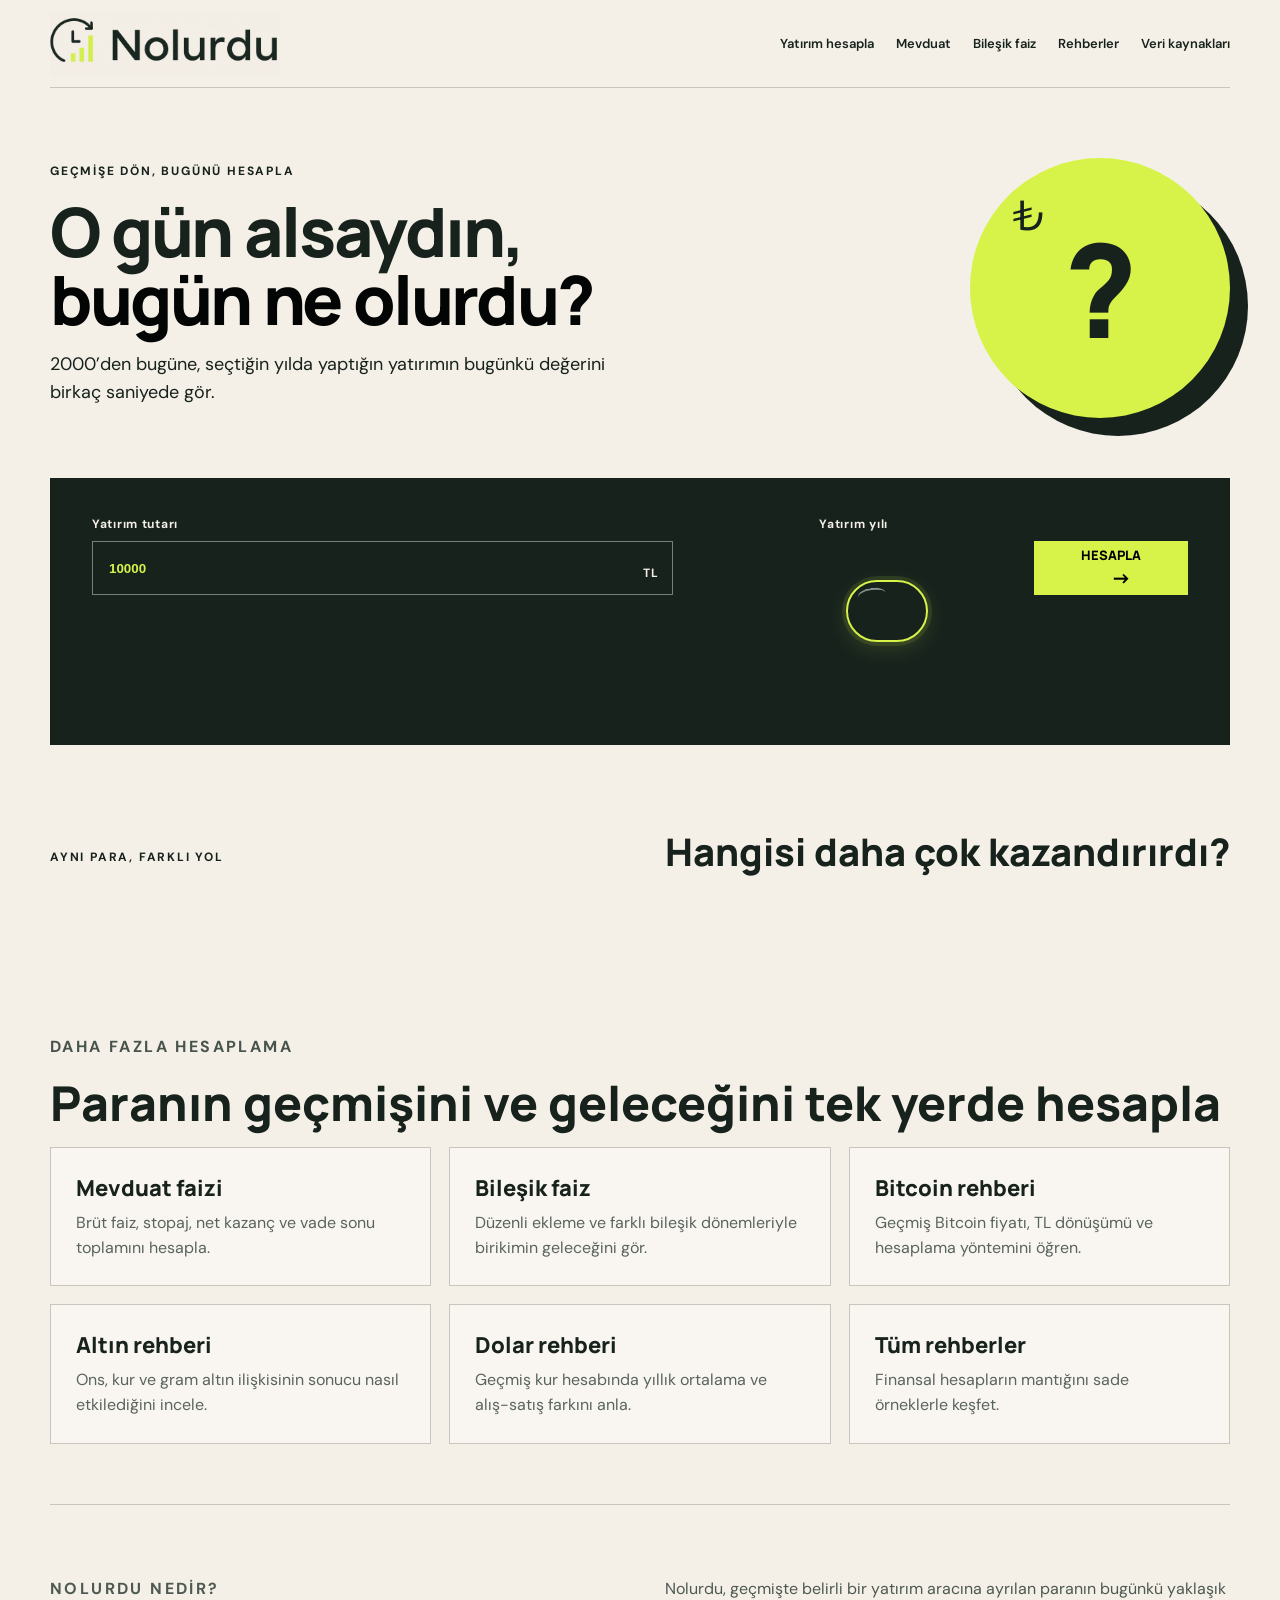
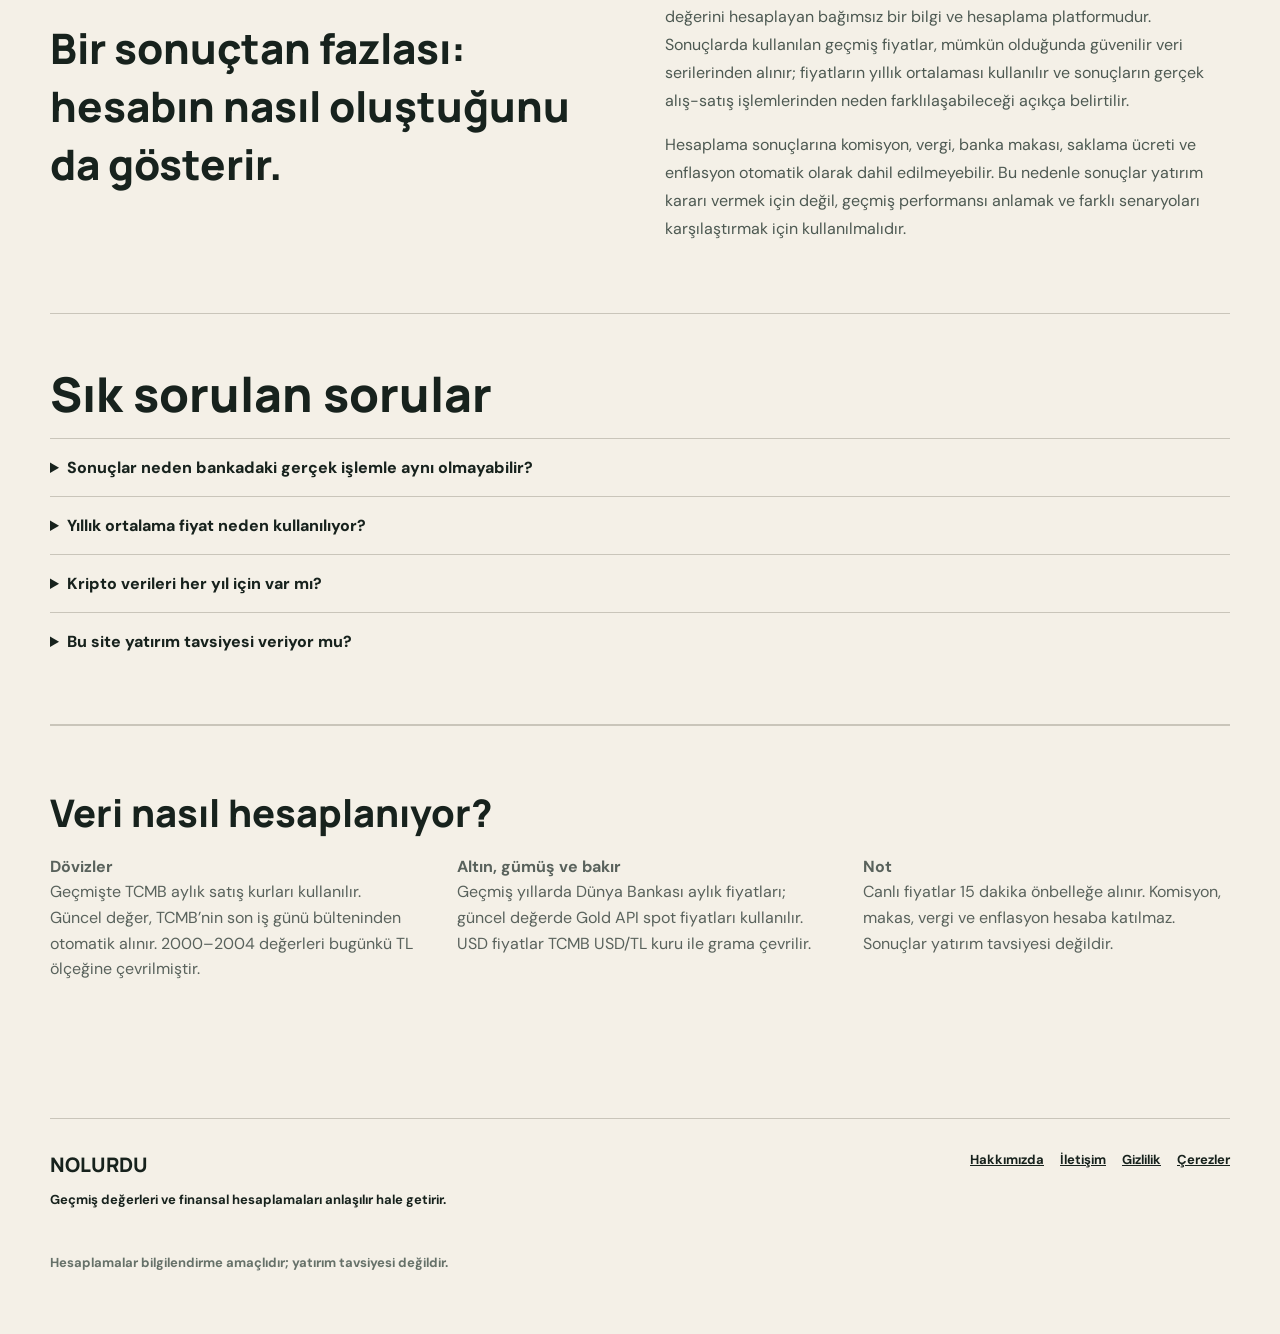
==== index.html @ 8c6ffe46 "Add files via upload" ====
<!doctype html>
<html lang="tr">
<head>
  <meta charset="utf-8">
  <meta name="viewport" content="width=device-width,initial-scale=1">
  <title>Nolurdu | Geçmiş Yatırım, Mevduat ve Faiz Hesaplama</title>
  <meta name="description" content="Nolurdu ile geçmişte altın, döviz, kripto veya emtiaya yatırdığınız paranın bugünkü değerini hesaplayın; mevduat ve bileşik faiz araçlarını kullanın.">
  <link rel="canonical" href="https://nolurdu.com/">
  <meta name="google-adsense-account" content="ca-pub-4356889649027410">
  <script async src="https://pagead2.googlesyndication.com/pagead/js/adsbygoogle.js?client=ca-pub-4356889649027410" crossorigin="anonymous"></script>
  <script type="application/ld+json">{"@context":"https://schema.org","@type":"WebSite","name":"Nolurdu","alternateName":["Nolurdu.com","N'olurdu"],"url":"https://nolurdu.com/"}</script>
  <link rel="preconnect" href="https://fonts.googleapis.com">
  <link rel="preconnect" href="https://fonts.gstatic.com" crossorigin>
  <link href="https://fonts.googleapis.com/css2?family=DM+Sans:wght@400;500;600;700&family=Manrope:wght@700;800&display=swap" rel="stylesheet">
  <link rel="stylesheet" href="style.css">
  <link rel="stylesheet" href="year-picker.css">
  <link rel="stylesheet" href="layout-fix.css">
  <link rel="stylesheet" href="pages.css">
</head>
<body>
  <header>
    <a class="brand-logo" href="#" aria-label="Nolurdu ana sayfa"><img src="nolurdu-logo.png" alt="Nolurdu"></a>
    <nav class="site-nav" aria-label="Ana menü">
  <a href="/index.html#hesapla">Yatırım hesapla</a>
  <a href="/mevduat-faizi-hesaplama.html">Mevduat</a>
  <a href="/bilesik-faiz-hesaplama.html">Bileşik faiz</a>
  <a href="/rehberler.html">Rehberler</a>
  <a href="/veri-kaynaklari.html">Veri kaynakları</a>
</nav>
  </header>
  <main>
    <section class="hero">
      <div>
        <p class="eyebrow">GEÇMİŞE DÖN, BUGÜNÜ HESAPLA</p>
        <h1>O gün alsaydın,<br><em>bugün ne olurdu?</em></h1>
        <p class="intro">2000’den bugüne, seçtiğin yılda yaptığın yatırımın bugünkü değerini birkaç saniyede gör.</p>
      </div>
      <div class="orb"><span>₺</span><b>?</b></div>
    </section>
    <section id="hesapla" class="calculator">
      <div class="controls">
        <label>Yatırım tutarı <div class="money"><input id="amount" type="number" min="1" value="10000"><span>TL</span></div></label>
        <label>Yatırım yılı <div class="year-picker"><div id="yearRail" aria-label="Yatırım yılı"></div></div></label>
        <button id="calc">HESAPLA <span>→</span></button>
      </div>
      <div class="chips" id="chips"></div>
    </section>
    <section class="result" id="result">
      <div class="result-top"><div><p id="sentence"></p><h2 id="value"></h2><p id="valueWords" class="value-words"></p><p id="gain"></p></div><div class="return"><small>TOPLAM GETİRİ</small><strong id="return"></strong></div></div>
      <div class="bar"><span id="bar"></span></div>
      <div class="details"><div><small>ALINAN MİKTAR</small><b id="quantity"></b></div><div><small>O GÜNKÜ BİRİM FİYAT</small><b id="startPrice"></b></div><div><small>SON BİRİM FİYAT</small><b id="endPrice"></b></div></div>
    </section>
    <section class="compare"><div><p class="eyebrow">AYNI PARA, FARKLI YOL</p><h2>Hangisi daha çok kazandırırdı?</h2></div><div id="ranking"></div></section>

    <section class="home-tools content-section">
      <p class="eyebrow">DAHA FAZLA HESAPLAMA</p><h2>Paranın geçmişini ve geleceğini tek yerde hesapla</h2>
      <div class="cards">
        <a class="card" href="/mevduat-faizi-hesaplama.html"><b>Mevduat faizi</b><span>Brüt faiz, stopaj, net kazanç ve vade sonu toplamını hesapla.</span></a>
        <a class="card" href="/bilesik-faiz-hesaplama.html"><b>Bileşik faiz</b><span>Düzenli ekleme ve farklı bileşik dönemleriyle birikimin geleceğini gör.</span></a>
        <a class="card" href="/bitcoin-yatirim-hesaplama.html"><b>Bitcoin rehberi</b><span>Geçmiş Bitcoin fiyatı, TL dönüşümü ve hesaplama yöntemini öğren.</span></a>
        <a class="card" href="/altin-yatirim-hesaplama.html"><b>Altın rehberi</b><span>Ons, kur ve gram altın ilişkisinin sonucu nasıl etkilediğini incele.</span></a>
        <a class="card" href="/dolar-yatirim-hesaplama.html"><b>Dolar rehberi</b><span>Geçmiş kur hesabında yıllık ortalama ve alış-satış farkını anla.</span></a>
        <a class="card" href="/rehberler.html"><b>Tüm rehberler</b><span>Finansal hesapların mantığını sade örneklerle keşfet.</span></a>
      </div>
    </section>
    <section class="content-section home-intro"><div><p class="eyebrow">NOLURDU NEDİR?</p><h2>Bir sonuçtan fazlası: hesabın nasıl oluştuğunu da gösterir.</h2></div><div><p>Nolurdu, geçmişte belirli bir yatırım aracına ayrılan paranın bugünkü yaklaşık değerini hesaplayan bağımsız bir bilgi ve hesaplama platformudur. Sonuçlarda kullanılan geçmiş fiyatlar, mümkün olduğunda güvenilir veri serilerinden alınır; fiyatların yıllık ortalaması kullanılır ve sonuçların gerçek alış-satış işlemlerinden neden farklılaşabileceği açıkça belirtilir.</p><p>Hesaplama sonuçlarına komisyon, vergi, banka makası, saklama ücreti ve enflasyon otomatik olarak dahil edilmeyebilir. Bu nedenle sonuçlar yatırım kararı vermek için değil, geçmiş performansı anlamak ve farklı senaryoları karşılaştırmak için kullanılmalıdır.</p></div></section>
    <section class="content-section faq"><h2>Sık sorulan sorular</h2>
      <details><summary>Sonuçlar neden bankadaki gerçek işlemle aynı olmayabilir?</summary><p>Bankalar ve aracı kurumlar alış-satış makası, komisyon, vergi ve ürün bazlı ücret uygulayabilir. Nolurdu bu masrafları genel hesaplamaya eklemez.</p></details>
      <details><summary>Yıllık ortalama fiyat neden kullanılıyor?</summary><p>Yalnızca yıl seçildiğinde tek bir günü varsaymak yanıltıcı olabilir. Yıl içindeki mevcut aylık fiyatların ortalaması daha dengeli bir karşılaştırma sunar.</p></details>
      <details><summary>Kripto verileri her yıl için var mı?</summary><p>Hayır. Her kripto varlık için güvenilir fiyat serisinin başladığı tarih farklıdır. Sistem mümkün olmayan yılları seçtiğinizde başlangıç yılına yönlendirir.</p></details>
      <details><summary>Bu site yatırım tavsiyesi veriyor mu?</summary><p>Hayır. Tüm hesaplamalar eğitim ve bilgilendirme amaçlıdır. Geçmiş performans gelecekteki sonucu garanti etmez.</p></details>
    </section>
    <section id="kaynaklar" class="sources"><h2>Veri nasıl hesaplanıyor?</h2><div><p><b>Dövizler</b><br>Geçmişte TCMB aylık satış kurları kullanılır. Güncel değer, TCMB’nin son iş günü bülteninden otomatik alınır. 2000–2004 değerleri bugünkü TL ölçeğine çevrilmiştir.</p><p><b>Altın, gümüş ve bakır</b><br>Geçmiş yıllarda Dünya Bankası aylık fiyatları; güncel değerde Gold API spot fiyatları kullanılır. USD fiyatlar TCMB USD/TL kuru ile grama çevrilir.</p><p><b>Not</b><br>Canlı fiyatlar 15 dakika önbelleğe alınır. Komisyon, makas, vergi ve enflasyon hesaba katılmaz. Sonuçlar yatırım tavsiyesi değildir.</p></div></section>
  </main>
  <footer class="site-footer">
  <div><a class="footer-brand" href="/">NOLURDU</a><p>Geçmiş değerleri ve finansal hesaplamaları anlaşılır hale getirir.</p></div>
  <div class="footer-links"><a href="/hakkimizda.html">Hakkımızda</a><a href="/iletisim.html">İletişim</a><a href="/gizlilik-politikasi.html">Gizlilik</a><a href="/cerez-politikasi.html">Çerezler</a></div>
  <p class="footer-note">Hesaplamalar bilgilendirme amaçlıdır; yatırım tavsiyesi değildir.</p>
</footer>
  <script src="data.js"></script><script src="crypto-data.js"></script><script src="app.js"></script>
</body>
</html>
---- style.css ----
:root {
    --ink: #17221d;
    --cream: #f4f0e7;
    --lime: #d7f34a;
    --green: #020504;
    --line: #c9c5ba;
    --orange: #ff6b35
}

* {
    box-sizing: border-box
}

html {
    scroll-behavior: smooth
}

body {
    margin: 0;
    background: var(--cream);
    color: var(--ink);
    font-family: 'DM Sans', sans-serif
}

header,
main,
footer {
    max-width: 1180px;
    margin: auto
}

header {
    height: 88px;
    display: flex;
    align-items: center;
    justify-content: space-between;
    border-bottom: 1px solid var(--line)
}

.brand {
    font: 800 19px Manrope;
    color: inherit;
    text-decoration: none
}

.brand span {
    background: var(--ink);
    color: var(--cream);
    padding: 5px 8px;
    margin-left: 4px
}

nav {
    display: flex;
    gap: 30px
}

nav a {
    color: inherit;
    text-decoration: none;
    font-weight: 600;
    font-size: 14px
}

.hero {
    min-height: 460px;
    display: grid;
    grid-template-columns: 1.3fr .7fr;
    align-items: center;
    padding: 70px 0 50px
}

.eyebrow {
    font-weight: 700;
    font-size: 12px;
    letter-spacing: .15em
}

.hero h1 {
    font: 800 clamp(54px, 7vw, 94px)/.94 Manrope;
    margin: 20px 0
}

.hero h1 em {
    font-style: normal;
    color: var(--green)
}

.intro {
    font-size: 18px;
    max-width: 570px;
    line-height: 1.55
}

.orb {
    justify-self: end;
    width: 260px;
    height: 260px;
    border-radius: 50%;
    background: var(--lime);
    display: grid;
    place-items: center;
    position: relative;
    box-shadow: 18px 18px 0 var(--ink)
}

.orb b {
    font: 800 130px Manrope
}

.orb span {
    position: absolute;
    top: 30px;
    left: 42px;
    font-size: 42px
}

.calculator {
    background: var(--ink);
    color: var(--cream);
    padding: 34px
}

.controls {
    display: grid;
    grid-template-columns: 1fr 1fr auto;
    gap: 22px;
    align-items: end
}

label {
    font-size: 12px;
    font-weight: 700;
    letter-spacing: .06em
}

input {
    width: 100%;
    margin-top: 9px;
    padding: 14px 16px;
    border: 1px solid #748078;
    background: transparent;
    color: var(--cream);
    font: 600 18px inherit;
    border-radius: 0;
    color-scheme: dark
}

.money {
    position: relative
}

.money span {
    position: absolute;
    right: 15px;
    bottom: 14px;
    font-weight: 700
}

.money input {
    padding-right: 48px
}

button {
    height: 52px;
    background: var(--lime);
    border: 0;
    padding: 0 26px;
    font: 800 13px Manrope;
    cursor: pointer
}

button span {
    font-size: 20px;
    margin-left: 20px
}

.chips {
    display: flex;
    gap: 8px;
    flex-wrap: wrap;
    margin-top: 26px
}

.chip {
    height: 36px;
    border: 1px solid #5b665f;
    background: transparent;
    color: var(--cream);
    padding: 0 14px
}

.chip.active {
    background: var(--cream);
    color: var(--ink)
}

.result {
    background: #fff;
    padding: 42px;
    display: none
}

.result.show {
    display: block
}

.result-top {
    display: flex;
    justify-content: space-between;
    gap: 30px;
    align-items: center
}

.result p {
    margin: 3px 0;
    color: #687069
}

.result h2 {
    font: 800 clamp(40px, 6vw, 72px) Manrope;
    margin: 6px 0
}

.result #gain {
    color: var(--green);
    font-weight: 700
}

.return {
    background: var(--lime);
    padding: 24px 30px;
    min-width: 190px;
    text-align: center
}

.return small,
.details small {
    display: block;
    font-size: 10px;
    letter-spacing: .1em;
    font-weight: 700
}

.return strong {
    font: 800 34px Manrope
}

.bar {
    height: 12px;
    background: #e2e0da;
    margin: 30px 0
}

.bar span {
    display: block;
    height: 100%;
    background: var(--green);
    max-width: 100%
}

.details {
    display: grid;
    grid-template-columns: repeat(3, 1fr);
    gap: 20px;
    border-top: 1px solid #ddd;
    padding-top: 25px
}

.details b {
    display: block;
    font-size: 18px;
    margin-top: 7px
}

.compare {
    padding: 80px 0
}

.compare>div:first-child {
    display: flex;
    justify-content: space-between;
    align-items: end
}

.compare h2,
.sources h2 {
    font: 800 38px Manrope;
    margin: 0
}

.rank {
    display: grid;
    grid-template-columns: 35px 1fr 2fr 140px;
    gap: 18px;
    align-items: center;
    border-bottom: 1px solid var(--line);
    padding: 18px 0
}

.track {
    height: 9px;
    background: #ddd
}

.track i {
    display: block;
    height: 100%;
    background: var(--green)
}

.rank strong {
    text-align: right
}

.sources {
    border-top: 1px solid var(--line);
    padding: 60px 0
}

.sources>div {
    display: grid;
    grid-template-columns: repeat(3, 1fr);
    gap: 40px
}

.sources p {
    line-height: 1.6;
    color: #59625c
}

footer {
    border-top: 1px solid var(--line);
    padding: 28px 0 50px;
    display: flex;
    justify-content: space-between;
    font-size: 12px;
    font-weight: 700
}

@media(max-width:760px) {

    header,
    main,
    footer {
        width: calc(100% - 36px)
    }

    nav {
        display: none
    }

    .hero {
        grid-template-columns: 1fr;
        min-height: auto;
        padding: 55px 0
    }

    .orb {
        display: none
    }

    .controls {
        grid-template-columns: 1fr
    }

    .calculator {
        padding: 24px;
        margin-left: -18px;
        margin-right: -18px
    }

    .result {
        padding: 28px 20px;
        margin-left: -18px;
        margin-right: -18px
    }

    .result-top {
        align-items: stretch;
        flex-direction: column
    }

    .return {
        text-align: left
    }

    .details,
    .sources>div {
        grid-template-columns: 1fr
    }

    .compare>div:first-child {
        display: block
    }

    .compare h2 {
        font-size: 30px
    }

    .rank {
        grid-template-columns: 28px 1fr 100px
    }

    .track {
        display: none
    }
}
---- year-picker.css ----
.controls>label:nth-child(2){justify-self:center;text-align:center}
.year-picker{position:relative;margin-top:9px;width:210px;max-width:100%;height:138px;display:flex;align-items:center;justify-content:center;gap:8px;overflow:hidden}
.year-picker:before{content:"";position:absolute;z-index:3;pointer-events:none;left:calc(50% - 8px);top:39px;width:78px;height:58px;border:2px solid #d7f34a;border-radius:999px;box-shadow:0 0 0 4px rgba(215,243,74,.1),0 7px 22px rgba(215,243,74,.14)}
.year-picker:after{content:"";position:absolute;z-index:4;pointer-events:none;left:calc(50% + 4px);top:47px;width:28px;height:12px;border-top:2px solid rgba(255,255,255,.5);border-radius:50%;transform:rotate(-8deg)}
.year-arrow{position:absolute;z-index:5;left:calc(50% + 72px);width:25px;height:25px;padding:0;border:0;background:transparent;color:#d7f34a;font:800 13px/1 Manrope,sans-serif;opacity:.85;transition:opacity 100ms ease,transform 100ms ease}.year-arrow:hover{background:transparent;opacity:1;transform:scale(1.16)}.year-up{top:43px}.year-down{top:72px}
.year-prefix{font:800 46px/1 Manrope,sans-serif;color:#f4f0e7;letter-spacing:-2px}
.year-picker>div{width:82px;height:138px;padding-block:42px;overflow-x:hidden;overflow-y:auto;scroll-snap-type:y mandatory;scrollbar-width:none;overscroll-behavior:contain;touch-action:pan-y}
.year-picker>div::-webkit-scrollbar{display:none}
.year-box{--scale:.68;display:block;width:76px;height:54px;margin:0 auto;border:0;border-radius:0;background:transparent;color:#f4f0e7;padding:0;font:800 46px/1 Manrope,sans-serif;letter-spacing:-2px;scroll-snap-align:center;transform:scale(var(--scale));transition:transform 120ms ease,opacity 120ms ease,color 140ms ease;opacity:var(--opacity,.28);cursor:pointer}
.year-box:hover{background:transparent;color:#d7f34a}
.year-box.active{background:transparent;color:#d7f34a;box-shadow:none;opacity:1;position:relative;z-index:2;transform:scale(1.14)!important;text-shadow:0 2px 0 rgba(23,34,29,.35),0 0 12px rgba(215,243,74,.38)}
@media(max-width:760px){.controls>label:nth-child(2){justify-self:start;text-align:left}.year-picker{width:210px}}
@media(prefers-reduced-motion:reduce){.year-box{transition:none}}
---- layout-fix.css ----
html,body{max-width:100%;overflow-x:hidden}
.brand-logo{display:block;width:230px;height:64px;overflow:hidden;position:relative}.brand-logo img{position:absolute;width:390px;max-width:none;left:-80px;top:-34px}.hero{min-height:390px;padding:54px 0 44px}.hero h1{font-size:clamp(42px,5.4vw,68px);line-height:1;letter-spacing:-.035em;margin:18px 0}.hero h1 em{color:var(--green)}
.calculator,.controls{max-width:100%}
.calculator{padding:38px 42px}
.controls{grid-template-columns:minmax(300px,1.45fr) minmax(220px,.75fr) 154px;gap:30px;align-items:start}
.controls>label{min-width:0}
.controls>label:first-child input{height:54px}
.money input{color:var(--lime);font-weight:800}
.minimum-wage-note{display:block;margin-top:8px;color:var(--lime);font-size:9.5px;font-weight:600;line-height:1.45;letter-spacing:0;opacity:.82}
.result .value-words{max-width:720px;margin:0 0 9px;color:var(--ink);font-size:12px;font-weight:700;line-height:1.45;text-transform:capitalize}
.controls>button{width:154px;height:54px;margin-top:25px}
.chips{display:grid;grid-template-columns:repeat(8,minmax(0,1fr));gap:10px;margin-top:28px}
.chip{width:100%;min-width:0;height:40px;padding:0 8px;white-space:nowrap;font-size:12px}
.crypto-picker{display:grid;grid-template-columns:34px minmax(0,1fr) 34px;align-items:center;gap:8px;margin-top:16px;padding:12px;border:1px solid #526159;background:rgba(244,240,231,.035)}.crypto-picker[hidden]{display:none}.crypto-nav{width:34px;height:42px;padding:0;border:1px solid #647269;background:transparent;color:var(--lime);font:800 28px/1 Manrope}.crypto-nav:hover{background:rgba(215,243,74,.09)}.crypto-rail{display:flex;gap:8px;min-width:0;overflow-x:auto;scrollbar-width:none;scroll-snap-type:x mandatory}.crypto-rail::-webkit-scrollbar{display:none}.crypto-option{flex:1 0 120px;height:48px;padding:0 12px;border:1px solid #5b665f;border-radius:999px;background:transparent;color:var(--cream);scroll-snap-align:center;display:flex;align-items:center;justify-content:center;gap:7px}.crypto-option b{font:800 13px Manrope}.crypto-option span{font-size:11px;opacity:.72}.crypto-option.active{background:var(--lime);border-color:var(--lime);color:var(--ink);box-shadow:0 0 0 3px rgba(215,243,74,.1)}.crypto-option.active span{opacity:1}.crypto-warning{display:none;grid-column:1/-1;margin-top:2px;color:var(--lime);font-size:10px;line-height:1.4;text-align:center}.crypto-warning.show{display:block}
@media(max-width:900px){.controls{grid-template-columns:minmax(260px,1fr) 210px}.controls>button{grid-column:1/-1;width:100%;margin-top:0}.chips{grid-template-columns:repeat(4,minmax(0,1fr))}}
@media(max-width:760px){html,body{width:100%;max-width:100%;margin:0;overflow-x:clip}header,main,footer{width:100%;max-width:100%;padding-left:18px;padding-right:18px}header{height:72px}.brand-logo{width:190px;height:56px}.brand-logo img{width:330px;left:-70px;top:-30px}.hero{min-height:auto;padding:26px 0 22px}.hero .eyebrow{margin:0 0 10px}.hero h1{font-size:clamp(36px,11vw,50px);margin:10px 0 14px}.hero .intro{margin:0;font-size:16px}.calculator{display:flex;flex-direction:column;gap:18px;width:calc(100% + 36px);max-width:none;margin-left:-18px;margin-right:-18px;padding:26px 24px}.controls{display:contents}.controls>label:first-child{order:1}.controls>label:nth-child(2){order:2}.chips{order:3;grid-template-columns:repeat(2,minmax(0,1fr));gap:8px;margin:0}.controls>button{order:4;grid-column:auto;width:100%;margin:0}.chip:last-child{grid-column:1/-1}.result{width:calc(100% + 36px);max-width:none;margin-left:-18px;margin-right:-18px}footer{padding-top:24px}}
@media(max-width:760px){.controls>label:nth-child(2){width:100%;justify-self:stretch;text-align:center;font-size:0}.controls>label:nth-child(2)::before{content:"Yatırım yılı seçiniz";display:block;color:var(--cream);font-size:12px;font-weight:700;letter-spacing:.06em;text-align:center}.controls>label:nth-child(2) .year-picker{margin-left:auto;margin-right:auto}}
@media(max-width:760px){header{justify-content:center}.brand-logo{margin:0 auto}.hero{text-align:center}.hero .intro{margin-left:auto;margin-right:auto}.calculator{width:100%;margin-left:0;margin-right:0;padding:26px 20px}.controls>label:first-child{width:100%;text-align:center}.money{text-align:left}.chips{width:100%}.controls>button{width:100%}.result{width:100%;margin-left:0;margin-right:0;text-align:center}.result-top{text-align:center}.return{text-align:center}.compare>div:first-child,.sources{text-align:center}.sources>div p{text-align:center}footer{flex-direction:column;align-items:center;justify-content:center;gap:8px;text-align:center}}
@media(max-width:760px){.minimum-wage-note{text-align:center;margin-top:9px}}
@media(max-width:760px){.crypto-picker{order:3;width:100%;margin:0;padding:10px 8px;grid-template-columns:30px minmax(0,1fr) 30px}.crypto-nav{width:30px;height:44px}.crypto-option{flex-basis:112px}.crypto-option span{display:none}}
---- pages.css ----
.content-main{max-width:1180px;margin:auto}.site-header{max-width:1180px;margin:auto}.site-nav{display:flex;gap:22px;align-items:center}.site-nav a{font-size:13px}.page-hero{padding:72px 0 42px;border-bottom:1px solid var(--line)}.page-hero h1{font:800 clamp(42px,6vw,76px)/1 Manrope;margin:14px 0 18px;max-width:980px;letter-spacing:-.035em}.page-hero p{max-width:760px;font-size:18px;line-height:1.65;color:#526059}.breadcrumb{font-size:12px;font-weight:700;letter-spacing:.06em}.breadcrumb a{color:inherit}.tool-shell{margin:44px 0;background:var(--ink);color:var(--cream);padding:34px}.tool-grid{display:grid;grid-template-columns:repeat(2,minmax(0,1fr));gap:18px}.tool-grid label{display:block}.tool-grid input,.tool-grid select{width:100%;margin-top:8px;padding:14px;border:1px solid #748078;background:transparent;color:var(--cream);font:600 17px 'DM Sans';color-scheme:dark}.tool-grid select option{color:#111}.tool-action{margin-top:20px;width:100%}.tool-result{display:none;margin-top:24px;padding:26px;background:#fff;color:var(--ink)}.tool-result.show{display:block}.result-grid{display:grid;grid-template-columns:repeat(4,1fr);gap:14px}.metric{padding:18px;border:1px solid #ddd}.metric small{display:block;font-size:10px;font-weight:700;letter-spacing:.09em}.metric strong{display:block;margin-top:8px;font:800 22px Manrope}.spoken{color:#6a791b;font-weight:700;line-height:1.45}.content-section{padding:54px 0;border-bottom:1px solid var(--line)}.content-section h2{font:800 clamp(30px,4vw,48px)/1.08 Manrope;margin:0 0 18px}.content-section h3{font:800 24px Manrope;margin:32px 0 10px}.content-section p,.content-section li{font-size:16px;line-height:1.75;color:#47534c}.content-section ul{padding-left:20px}.cards{display:grid;grid-template-columns:repeat(3,1fr);gap:18px}.card{display:block;padding:25px;border:1px solid var(--line);color:inherit;text-decoration:none;background:rgba(255,255,255,.4);transition:transform .15s ease,background .15s ease}.card:hover{transform:translateY(-3px);background:#fff}.card b{display:block;font:800 22px Manrope;margin-bottom:8px}.card span{color:#59645e;line-height:1.55}.faq details{border-top:1px solid var(--line);padding:18px 0}.faq summary{cursor:pointer;font-weight:800}.faq p{margin-bottom:0}.notice{padding:18px 20px;border-left:5px solid var(--lime);background:#fff;line-height:1.65}.table-wrap{overflow:auto}.simple-table{width:100%;border-collapse:collapse}.simple-table th,.simple-table td{padding:13px;border-bottom:1px solid var(--line);text-align:left}.site-footer{max-width:1180px;margin:60px auto 0;border-top:1px solid var(--line);padding:32px 0 50px;display:grid;grid-template-columns:1.3fr 1fr;gap:20px;font-size:13px}.footer-brand{font:800 20px Manrope;color:inherit;text-decoration:none}.footer-links{display:flex;gap:16px;justify-content:flex-end;flex-wrap:wrap}.footer-links a{color:inherit}.footer-note{grid-column:1/-1;color:#667169}.home-tools{padding:60px 0}.home-intro{display:grid;grid-template-columns:1fr 1fr;gap:50px}.home-intro h2{font:800 42px Manrope;margin:0}.home-intro p{line-height:1.75;color:#4d5952}.article-list{display:grid;grid-template-columns:repeat(2,1fr);gap:18px}.article-item{padding:24px;border:1px solid var(--line)}.article-item a{color:inherit;text-decoration:none;font:800 21px Manrope}.article-item p{margin-bottom:0;color:#59645e;line-height:1.6}@media(max-width:900px){.site-nav{gap:12px}.site-nav a{font-size:12px}.cards{grid-template-columns:repeat(2,1fr)}.result-grid{grid-template-columns:repeat(2,1fr)}}@media(max-width:760px){.site-header,.content-main,.site-footer{width:calc(100% - 36px)}.site-header{justify-content:center}.site-nav{display:none}.page-hero{padding:42px 0 28px;text-align:center}.page-hero p{margin-left:auto;margin-right:auto}.tool-shell{margin-left:-18px;margin-right:-18px;padding:24px 20px}.tool-grid,.cards,.home-intro,.article-list{grid-template-columns:1fr}.result-grid{grid-template-columns:1fr}.content-section{text-align:left}.site-footer{grid-template-columns:1fr;text-align:center}.footer-links{justify-content:center}.footer-note{grid-column:auto}}
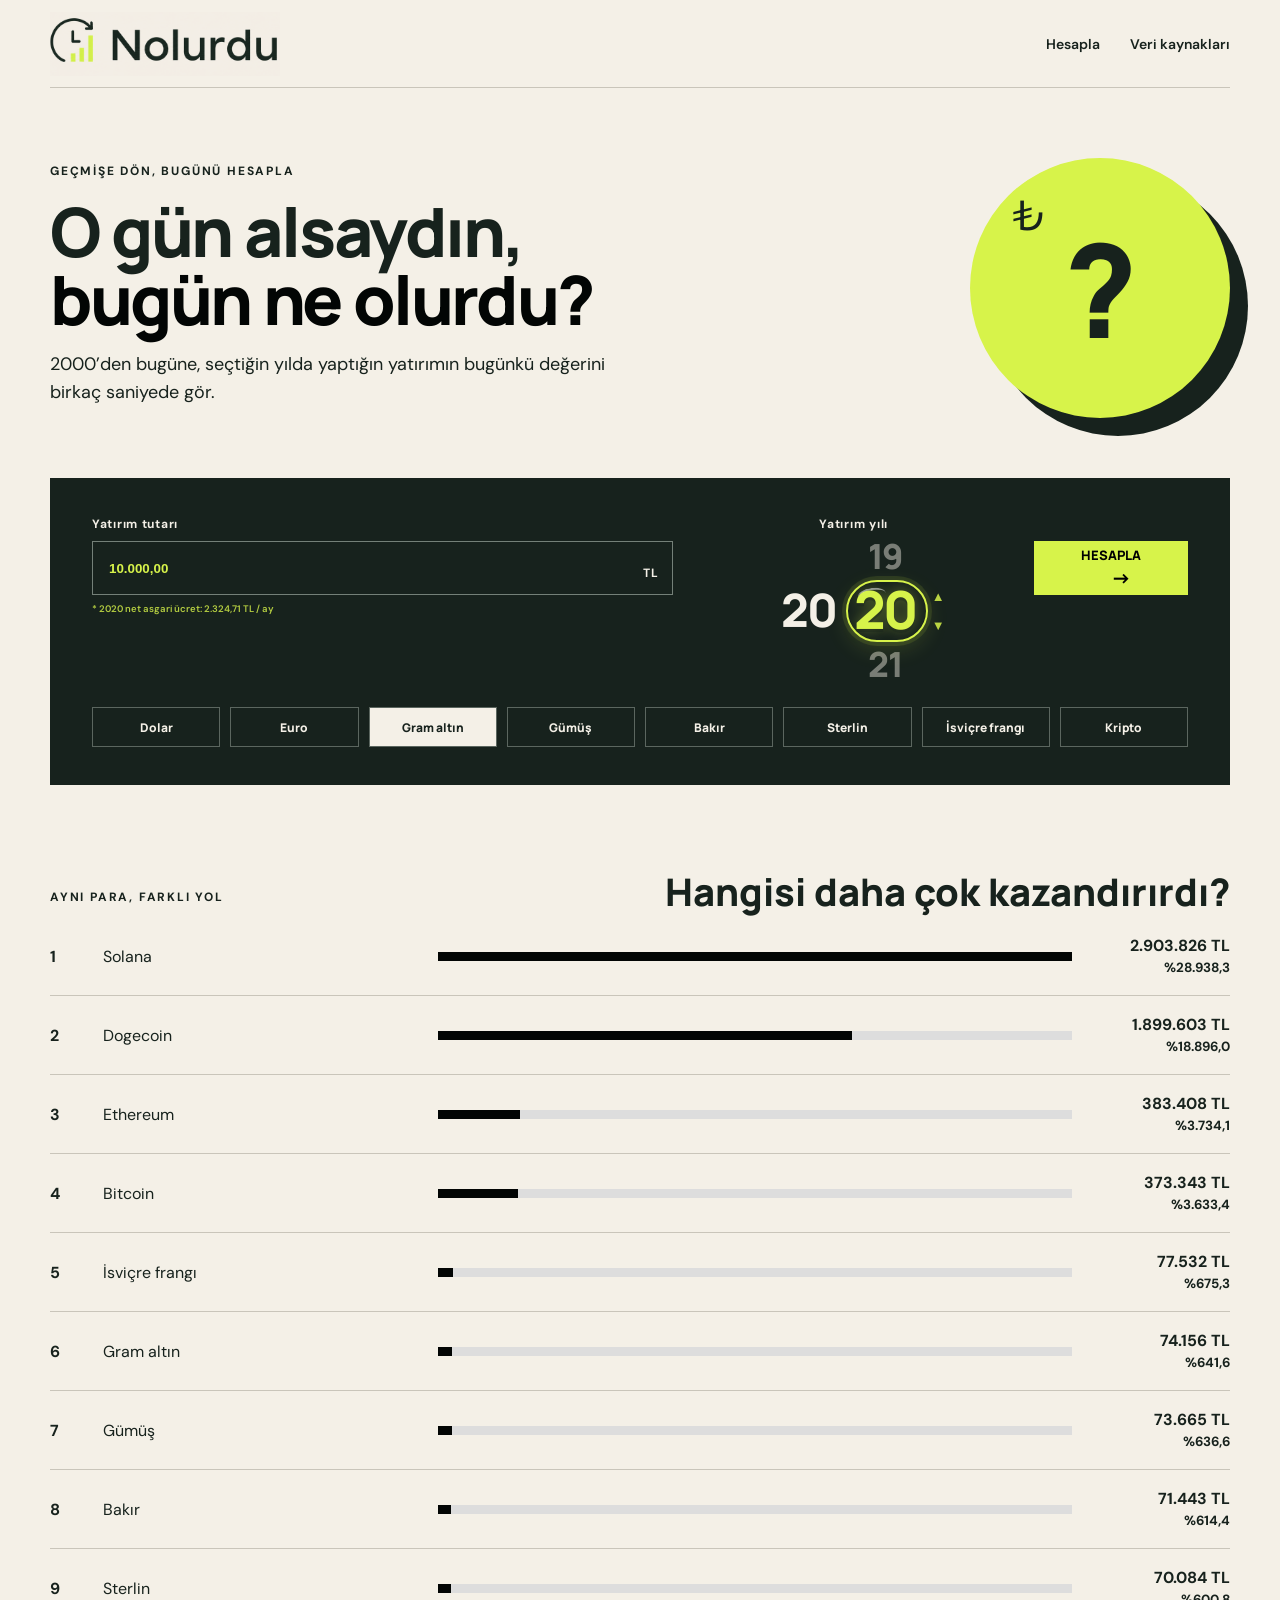
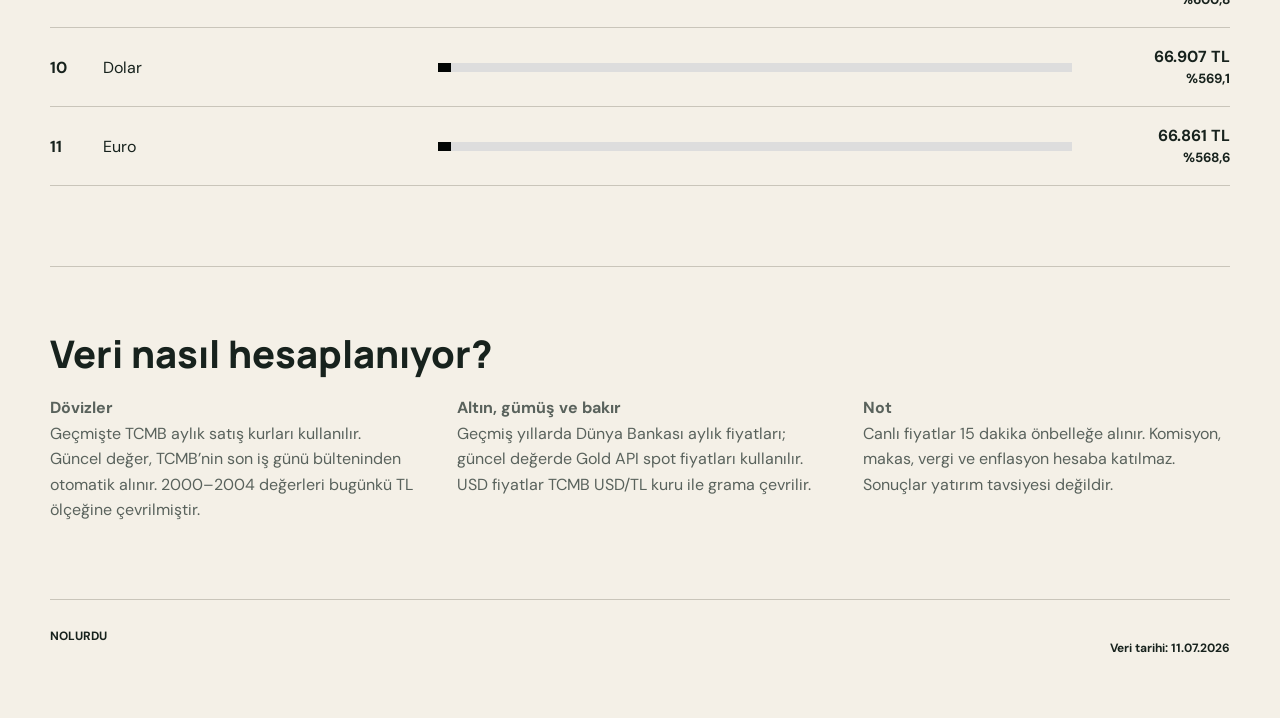
==== commit 73afb146: "Add files via upload" ====
--- a/index.html
+++ b/index.html
@@ -3,30 +3,18 @@
 <head>
   <meta charset="utf-8">
   <meta name="viewport" content="width=device-width,initial-scale=1">
-  <title>Nolurdu | Geçmiş Yatırım, Mevduat ve Faiz Hesaplama</title>
-  <meta name="description" content="Nolurdu ile geçmişte altın, döviz, kripto veya emtiaya yatırdığınız paranın bugünkü değerini hesaplayın; mevduat ve bileşik faiz araçlarını kullanın.">
-  <link rel="canonical" href="https://nolurdu.com/">
-  <meta name="google-adsense-account" content="ca-pub-4356889649027410">
-  <script async src="https://pagead2.googlesyndication.com/pagead/js/adsbygoogle.js?client=ca-pub-4356889649027410" crossorigin="anonymous"></script>
-  <script type="application/ld+json">{"@context":"https://schema.org","@type":"WebSite","name":"Nolurdu","alternateName":["Nolurdu.com","N'olurdu"],"url":"https://nolurdu.com/"}</script>
+  <title>Nolurdu — Yatırım Geçmişi</title>
   <link rel="preconnect" href="https://fonts.googleapis.com">
   <link rel="preconnect" href="https://fonts.gstatic.com" crossorigin>
   <link href="https://fonts.googleapis.com/css2?family=DM+Sans:wght@400;500;600;700&family=Manrope:wght@700;800&display=swap" rel="stylesheet">
   <link rel="stylesheet" href="style.css">
   <link rel="stylesheet" href="year-picker.css">
   <link rel="stylesheet" href="layout-fix.css">
-  <link rel="stylesheet" href="pages.css">
 </head>
 <body>
   <header>
     <a class="brand-logo" href="#" aria-label="Nolurdu ana sayfa"><img src="nolurdu-logo.png" alt="Nolurdu"></a>
-    <nav class="site-nav" aria-label="Ana menü">
-  <a href="/index.html#hesapla">Yatırım hesapla</a>
-  <a href="/mevduat-faizi-hesaplama.html">Mevduat</a>
-  <a href="/bilesik-faiz-hesaplama.html">Bileşik faiz</a>
-  <a href="/rehberler.html">Rehberler</a>
-  <a href="/veri-kaynaklari.html">Veri kaynakları</a>
-</nav>
+    <nav><a href="#hesapla">Hesapla</a><a href="#kaynaklar">Veri kaynakları</a></nav>
   </header>
   <main>
     <section class="hero">
@@ -51,32 +39,9 @@
       <div class="details"><div><small>ALINAN MİKTAR</small><b id="quantity"></b></div><div><small>O GÜNKÜ BİRİM FİYAT</small><b id="startPrice"></b></div><div><small>SON BİRİM FİYAT</small><b id="endPrice"></b></div></div>
     </section>
     <section class="compare"><div><p class="eyebrow">AYNI PARA, FARKLI YOL</p><h2>Hangisi daha çok kazandırırdı?</h2></div><div id="ranking"></div></section>
-
-    <section class="home-tools content-section">
-      <p class="eyebrow">DAHA FAZLA HESAPLAMA</p><h2>Paranın geçmişini ve geleceğini tek yerde hesapla</h2>
-      <div class="cards">
-        <a class="card" href="/mevduat-faizi-hesaplama.html"><b>Mevduat faizi</b><span>Brüt faiz, stopaj, net kazanç ve vade sonu toplamını hesapla.</span></a>
-        <a class="card" href="/bilesik-faiz-hesaplama.html"><b>Bileşik faiz</b><span>Düzenli ekleme ve farklı bileşik dönemleriyle birikimin geleceğini gör.</span></a>
-        <a class="card" href="/bitcoin-yatirim-hesaplama.html"><b>Bitcoin rehberi</b><span>Geçmiş Bitcoin fiyatı, TL dönüşümü ve hesaplama yöntemini öğren.</span></a>
-        <a class="card" href="/altin-yatirim-hesaplama.html"><b>Altın rehberi</b><span>Ons, kur ve gram altın ilişkisinin sonucu nasıl etkilediğini incele.</span></a>
-        <a class="card" href="/dolar-yatirim-hesaplama.html"><b>Dolar rehberi</b><span>Geçmiş kur hesabında yıllık ortalama ve alış-satış farkını anla.</span></a>
-        <a class="card" href="/rehberler.html"><b>Tüm rehberler</b><span>Finansal hesapların mantığını sade örneklerle keşfet.</span></a>
-      </div>
-    </section>
-    <section class="content-section home-intro"><div><p class="eyebrow">NOLURDU NEDİR?</p><h2>Bir sonuçtan fazlası: hesabın nasıl oluştuğunu da gösterir.</h2></div><div><p>Nolurdu, geçmişte belirli bir yatırım aracına ayrılan paranın bugünkü yaklaşık değerini hesaplayan bağımsız bir bilgi ve hesaplama platformudur. Sonuçlarda kullanılan geçmiş fiyatlar, mümkün olduğunda güvenilir veri serilerinden alınır; fiyatların yıllık ortalaması kullanılır ve sonuçların gerçek alış-satış işlemlerinden neden farklılaşabileceği açıkça belirtilir.</p><p>Hesaplama sonuçlarına komisyon, vergi, banka makası, saklama ücreti ve enflasyon otomatik olarak dahil edilmeyebilir. Bu nedenle sonuçlar yatırım kararı vermek için değil, geçmiş performansı anlamak ve farklı senaryoları karşılaştırmak için kullanılmalıdır.</p></div></section>
-    <section class="content-section faq"><h2>Sık sorulan sorular</h2>
-      <details><summary>Sonuçlar neden bankadaki gerçek işlemle aynı olmayabilir?</summary><p>Bankalar ve aracı kurumlar alış-satış makası, komisyon, vergi ve ürün bazlı ücret uygulayabilir. Nolurdu bu masrafları genel hesaplamaya eklemez.</p></details>
-      <details><summary>Yıllık ortalama fiyat neden kullanılıyor?</summary><p>Yalnızca yıl seçildiğinde tek bir günü varsaymak yanıltıcı olabilir. Yıl içindeki mevcut aylık fiyatların ortalaması daha dengeli bir karşılaştırma sunar.</p></details>
-      <details><summary>Kripto verileri her yıl için var mı?</summary><p>Hayır. Her kripto varlık için güvenilir fiyat serisinin başladığı tarih farklıdır. Sistem mümkün olmayan yılları seçtiğinizde başlangıç yılına yönlendirir.</p></details>
-      <details><summary>Bu site yatırım tavsiyesi veriyor mu?</summary><p>Hayır. Tüm hesaplamalar eğitim ve bilgilendirme amaçlıdır. Geçmiş performans gelecekteki sonucu garanti etmez.</p></details>
-    </section>
     <section id="kaynaklar" class="sources"><h2>Veri nasıl hesaplanıyor?</h2><div><p><b>Dövizler</b><br>Geçmişte TCMB aylık satış kurları kullanılır. Güncel değer, TCMB’nin son iş günü bülteninden otomatik alınır. 2000–2004 değerleri bugünkü TL ölçeğine çevrilmiştir.</p><p><b>Altın, gümüş ve bakır</b><br>Geçmiş yıllarda Dünya Bankası aylık fiyatları; güncel değerde Gold API spot fiyatları kullanılır. USD fiyatlar TCMB USD/TL kuru ile grama çevrilir.</p><p><b>Not</b><br>Canlı fiyatlar 15 dakika önbelleğe alınır. Komisyon, makas, vergi ve enflasyon hesaba katılmaz. Sonuçlar yatırım tavsiyesi değildir.</p></div></section>
   </main>
-  <footer class="site-footer">
-  <div><a class="footer-brand" href="/">NOLURDU</a><p>Geçmiş değerleri ve finansal hesaplamaları anlaşılır hale getirir.</p></div>
-  <div class="footer-links"><a href="/hakkimizda.html">Hakkımızda</a><a href="/iletisim.html">İletişim</a><a href="/gizlilik-politikasi.html">Gizlilik</a><a href="/cerez-politikasi.html">Çerezler</a></div>
-  <p class="footer-note">Hesaplamalar bilgilendirme amaçlıdır; yatırım tavsiyesi değildir.</p>
-</footer>
+  <footer><span>NOLURDU</span><p>Veri tarihi: <b id="dataDate"></b></p></footer>
   <script src="data.js"></script><script src="crypto-data.js"></script><script src="app.js"></script>
 </body>
 </html>
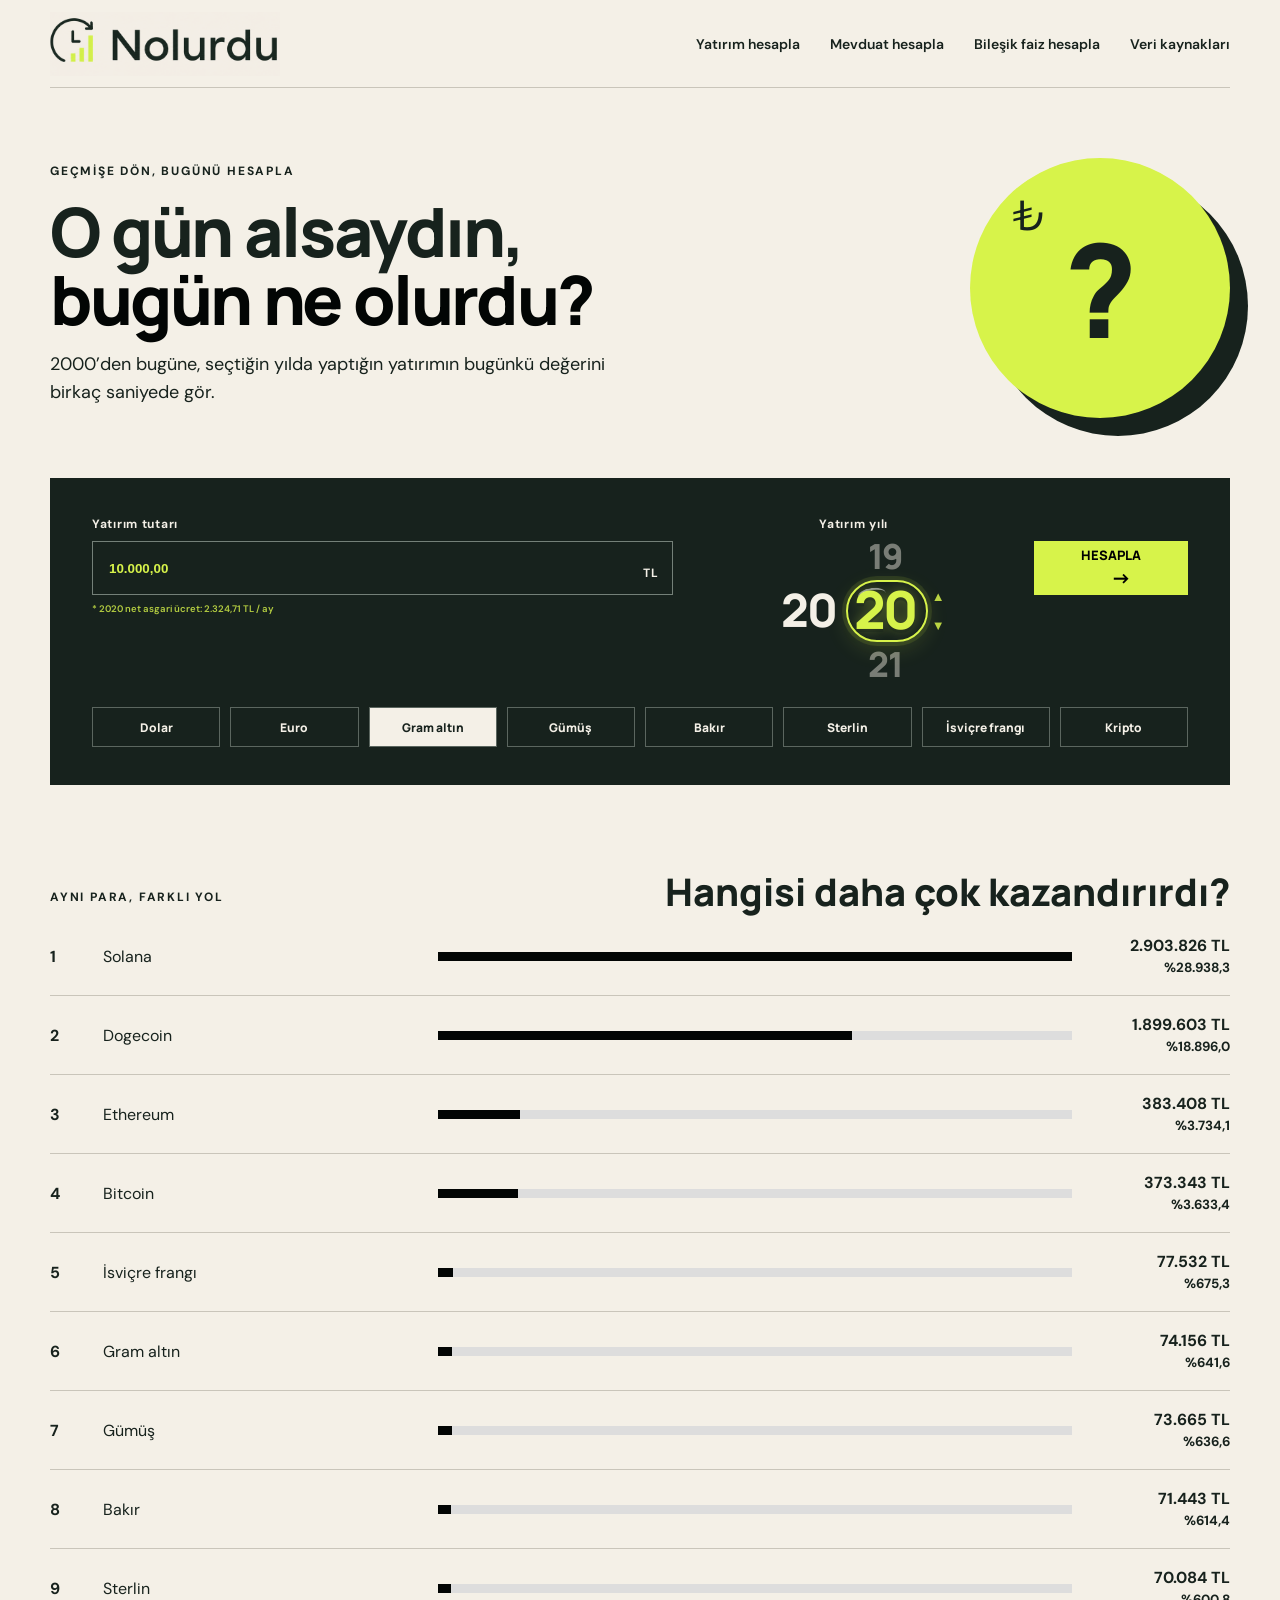
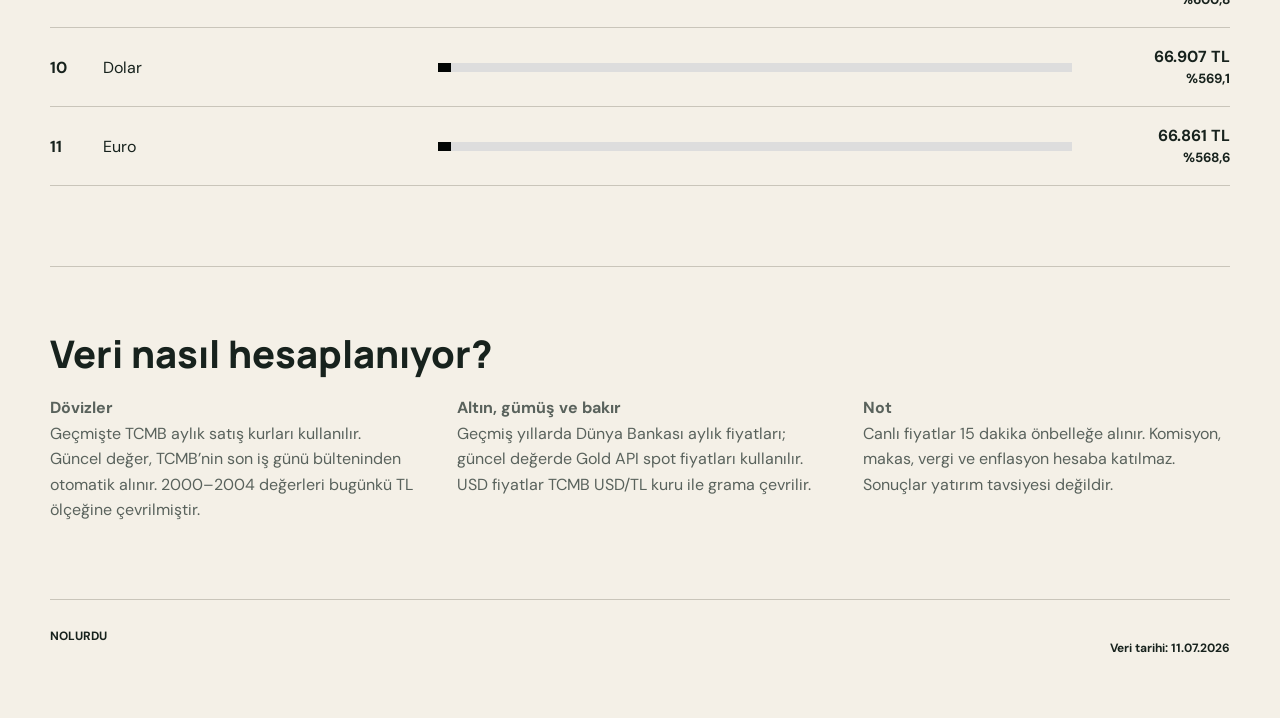
==== commit e2f0cc20: "Add files via upload" ====
--- a/index.html
+++ b/index.html
@@ -14,7 +14,12 @@
 <body>
   <header>
     <a class="brand-logo" href="#" aria-label="Nolurdu ana sayfa"><img src="nolurdu-logo.png" alt="Nolurdu"></a>
-    <nav><a href="#hesapla">Hesapla</a><a href="#kaynaklar">Veri kaynakları</a></nav>
+    <nav>
+      <a href="#hesapla">Yatırım hesapla</a>
+      <a href="/mevduat-faizi-hesaplama.html">Mevduat hesapla</a>
+      <a href="/bilesik-faiz-hesaplama.html">Bileşik faiz hesapla</a>
+      <a href="#kaynaklar">Veri kaynakları</a>
+    </nav>
   </header>
   <main>
     <section class="hero">
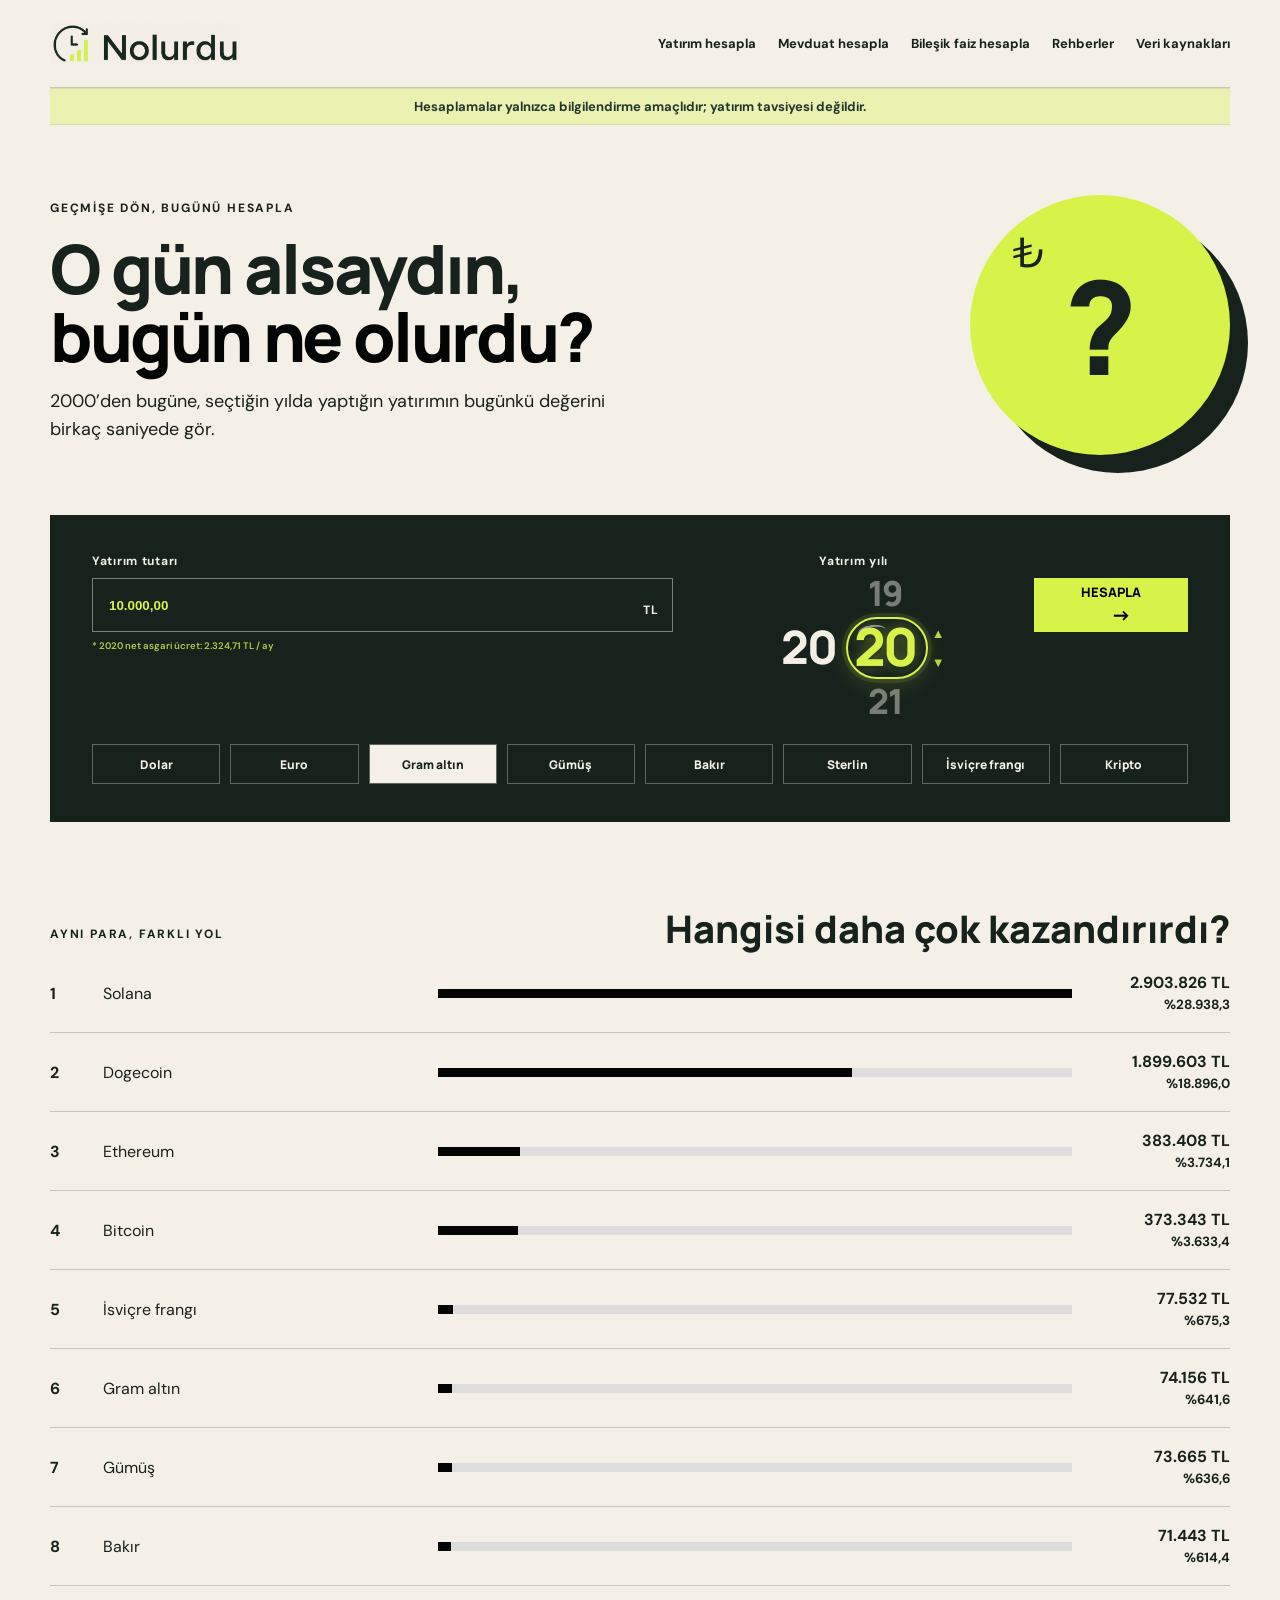
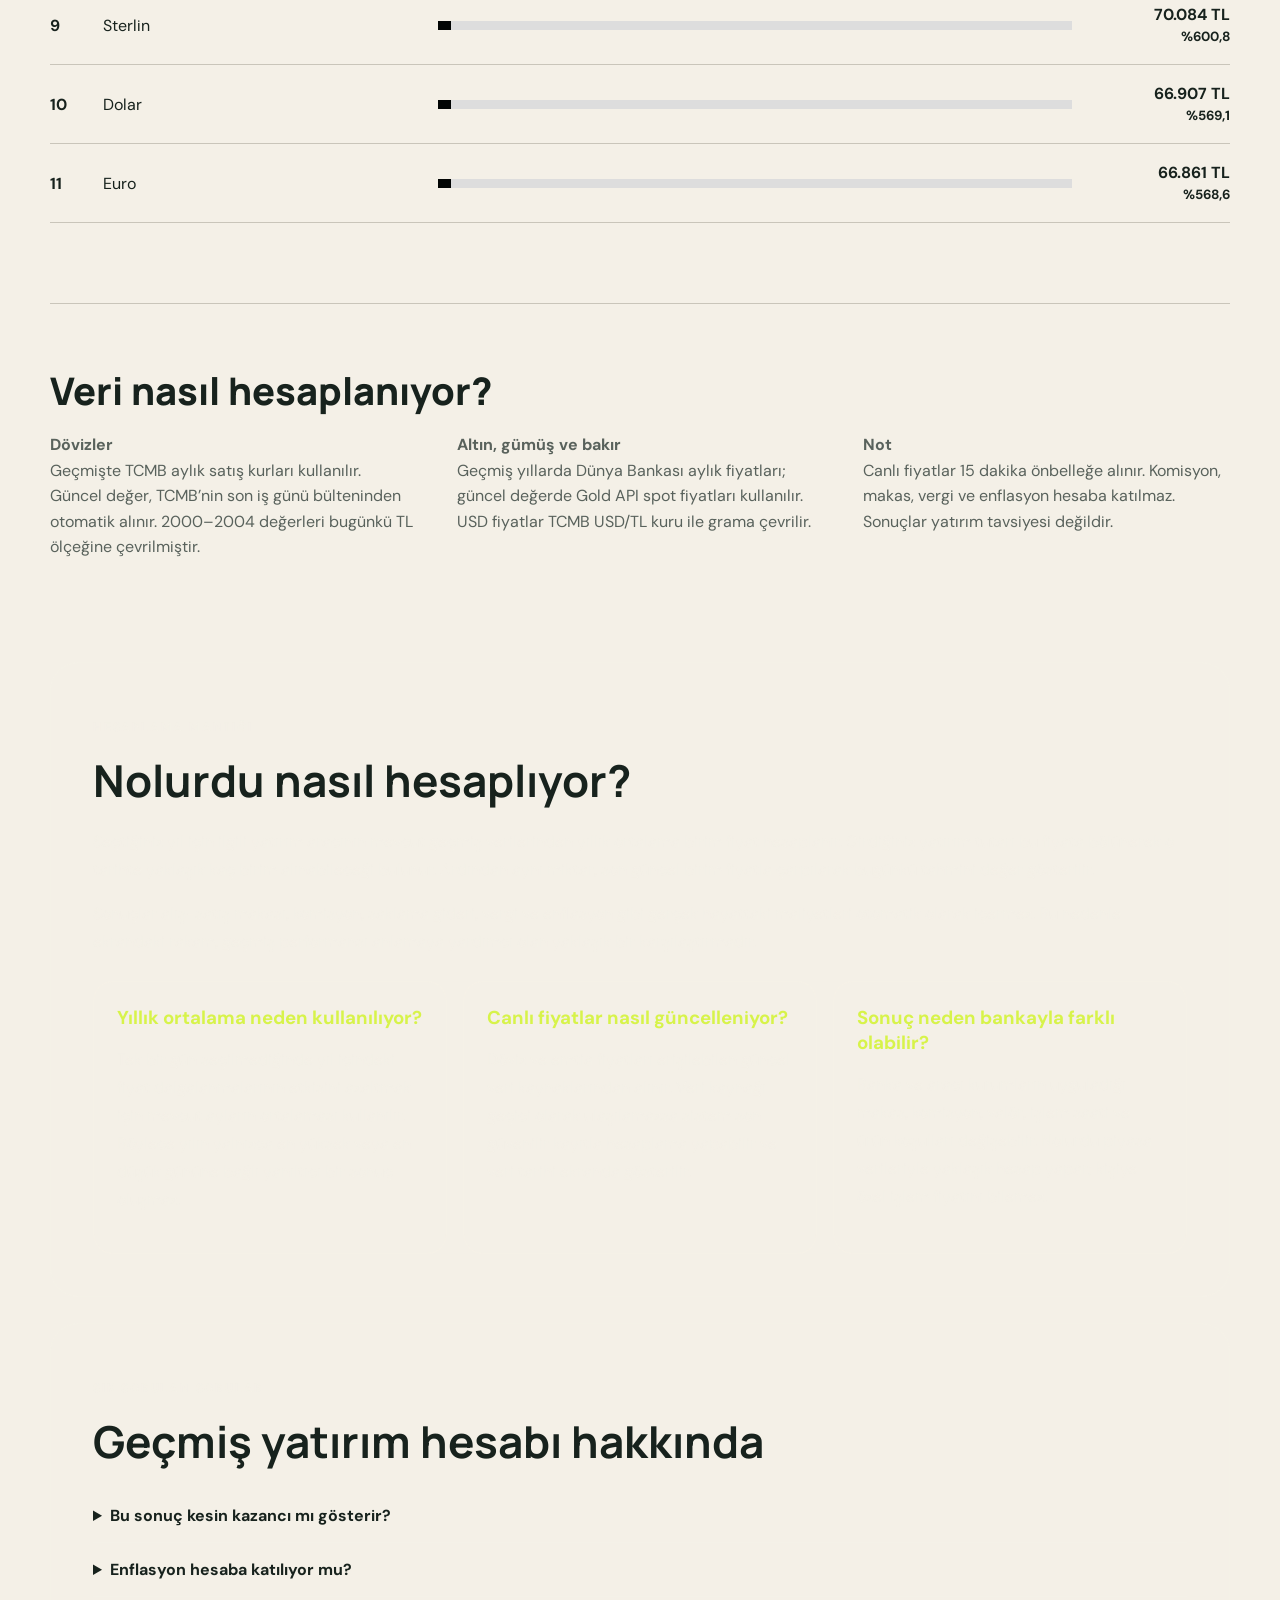
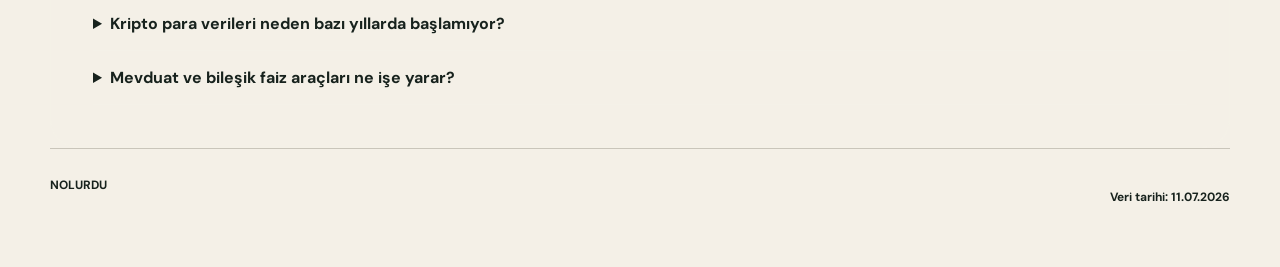
==== commit b26d3e87: "Add files via upload" ====
--- a/index.html
+++ b/index.html
@@ -12,15 +12,18 @@
   <link rel="stylesheet" href="layout-fix.css">
 </head>
 <body>
-  <header>
-    <a class="brand-logo" href="#" aria-label="Nolurdu ana sayfa"><img src="nolurdu-logo.png" alt="Nolurdu"></a>
-    <nav>
-      <a href="#hesapla">Yatırım hesapla</a>
-      <a href="/mevduat-faizi-hesaplama.html">Mevduat hesapla</a>
-      <a href="/bilesik-faiz-hesaplama.html">Bileşik faiz hesapla</a>
-      <a href="#kaynaklar">Veri kaynakları</a>
-    </nav>
-  </header>
+  <header class="site-header">
+  <a class="brand-logo" href="/" aria-label="Nolurdu ana sayfa"><img src="/nolurdu-logo.png" alt="Nolurdu"></a>
+  <nav class="site-nav" aria-label="Ana menü">
+    <a href="/#hesapla">Yatırım hesapla</a>
+    <a href="/mevduat-faizi-hesaplama.html">Mevduat hesapla</a>
+    <a href="/bilesik-faiz-hesaplama.html">Bileşik faiz hesapla</a>
+    <a href="/rehberler.html">Rehberler</a>
+    <a href="/veri-kaynaklari.html">Veri kaynakları</a>
+  </nav>
+</header>
+<div class="site-disclaimer" role="note">Hesaplamalar yalnızca bilgilendirme amaçlıdır; yatırım tavsiyesi değildir.</div>
+
   <main>
     <section class="hero">
       <div>
@@ -45,6 +48,26 @@
     </section>
     <section class="compare"><div><p class="eyebrow">AYNI PARA, FARKLI YOL</p><h2>Hangisi daha çok kazandırırdı?</h2></div><div id="ranking"></div></section>
     <section id="kaynaklar" class="sources"><h2>Veri nasıl hesaplanıyor?</h2><div><p><b>Dövizler</b><br>Geçmişte TCMB aylık satış kurları kullanılır. Güncel değer, TCMB’nin son iş günü bülteninden otomatik alınır. 2000–2004 değerleri bugünkü TL ölçeğine çevrilmiştir.</p><p><b>Altın, gümüş ve bakır</b><br>Geçmiş yıllarda Dünya Bankası aylık fiyatları; güncel değerde Gold API spot fiyatları kullanılır. USD fiyatlar TCMB USD/TL kuru ile grama çevrilir.</p><p><b>Not</b><br>Canlı fiyatlar 15 dakika önbelleğe alınır. Komisyon, makas, vergi ve enflasyon hesaba katılmaz. Sonuçlar yatırım tavsiyesi değildir.</p></div></section>
+
+    <section id="nasil-calisir" class="home-content-section">
+      <p class="eyebrow">HESAPLAMA MANTIĞI</p>
+      <h2>Nolurdu nasıl hesaplıyor?</h2>
+      <p>Seçtiğiniz yıl için ilgili yatırım aracının mevcut geçmiş verilerinden yıllık ortalama birim fiyat hesaplanır. Girdiğiniz yatırım tutarı bu fiyata bölünerek o tarihte yaklaşık kaç birim alınabileceği bulunur. Ardından aynı miktar, son güncel birim fiyatla çarpılarak bugünkü tahmini değer gösterilir.</p>
+      <p>Sonuçlar alış-satış makası, komisyon, saklama gideri, vergi ve enflasyon gibi gerçek hayattaki maliyetleri otomatik olarak içermez. Bu nedenle ekrandaki rakam, geçmiş performansı anlamaya yardımcı olan yaklaşık bir karşılaştırmadır.</p>
+      <div class="info-grid">
+        <article><h3>Yıllık ortalama neden kullanılıyor?</h3><p>Tek bir gün seçilmediğinde yıl içindeki fiyat dalgalanmalarının etkisini azaltmak için mevcut ayların ortalaması kullanılır. Böylece yılın yalnızca en yüksek veya en düşük gününe bağlı yanıltıcı bir sonuç oluşmaz.</p></article>
+        <article><h3>Canlı fiyatlar nasıl güncelleniyor?</h3><p>Döviz ve emtia fiyatları erişilebilen güncel veri kaynaklarından alınır. Veri kaynağı geçici olarak ulaşılamazsa sistem son güvenilir kayıtla hesaplama yapabilir ve veri tarihi ekranda gösterilir.</p></article>
+        <article><h3>Sonuç neden bankayla farklı olabilir?</h3><p>Banka ve aracı kurumların uyguladığı makas, komisyon, valör, işlem saati ve ürün koşulları değişebilir. Nolurdu piyasa verileriyle yaklaşık hesap yapar; kişiye özel işlem fiyatını bilemez.</p></article>
+      </div>
+    </section>
+    <section class="home-content-section faq-home">
+      <p class="eyebrow">SIK SORULAN SORULAR</p>
+      <h2>Geçmiş yatırım hesabı hakkında</h2>
+      <details><summary>Bu sonuç kesin kazancı mı gösterir?</summary><p>Hayır. Sonuç, seçilen yılın ortalama fiyatı ve güncel fiyat üzerinden yapılan matematiksel bir tahmindir. Gerçek işlem maliyetleri ve kişisel alış fiyatları farklı olabilir.</p></details>
+      <details><summary>Enflasyon hesaba katılıyor mu?</summary><p>Şu an ana yatırım karşılaştırmasında nominal TL değeri gösterilir. Enflasyondan arındırılmış gerçek getiri ayrıca değerlendirilmelidir.</p></details>
+      <details><summary>Kripto para verileri neden bazı yıllarda başlamıyor?</summary><p>Her kripto varlığın güvenilir piyasa fiyatı farklı bir tarihte oluşmuştur. Veri bulunmayan yıllar hesaplamaya dahil edilmez.</p></details>
+      <details><summary>Mevduat ve bileşik faiz araçları ne işe yarar?</summary><p>Mevduat aracı belirli vade için brüt ve net faiz tahmini yapar. Bileşik faiz aracı ise günlük kazanılan faizin ana paraya eklenmesi ve aylık düzenli katkının birikimi nasıl büyüttüğünü gösterir.</p></details>
+    </section>
   </main>
   <footer><span>NOLURDU</span><p>Veri tarihi: <b id="dataDate"></b></p></footer>
   <script src="data.js"></script><script src="crypto-data.js"></script><script src="app.js"></script>
--- a/layout-fix.css
+++ b/layout-fix.css
@@ -18,3 +18,65 @@
 @media(max-width:760px){header{justify-content:center}.brand-logo{margin:0 auto}.hero{text-align:center}.hero .intro{margin-left:auto;margin-right:auto}.calculator{width:100%;margin-left:0;margin-right:0;padding:26px 20px}.controls>label:first-child{width:100%;text-align:center}.money{text-align:left}.chips{width:100%}.controls>button{width:100%}.result{width:100%;margin-left:0;margin-right:0;text-align:center}.result-top{text-align:center}.return{text-align:center}.compare>div:first-child,.sources{text-align:center}.sources>div p{text-align:center}footer{flex-direction:column;align-items:center;justify-content:center;gap:8px;text-align:center}}
 @media(max-width:760px){.minimum-wage-note{text-align:center;margin-top:9px}}
 @media(max-width:760px){.crypto-picker{order:3;width:100%;margin:0;padding:10px 8px;grid-template-columns:30px minmax(0,1fr) 30px}.crypto-nav{width:30px;height:44px}.crypto-option{flex-basis:112px}.crypto-option span{display:none}}
+
+/* Shared responsive header */
+.site-header{
+  width:100%;
+  max-width:1180px;
+  min-height:88px;
+  height:auto;
+  margin:0 auto;
+  padding:12px 0;
+  display:flex;
+  align-items:center;
+  justify-content:space-between;
+  gap:24px;
+  border-bottom:1px solid var(--line);
+}
+.brand-logo{
+  flex:0 0 auto;
+  display:block;
+  width:190px;
+  height:54px;
+  overflow:hidden;
+}
+.brand-logo img{
+  display:block;
+  width:100%;
+  height:100%;
+  object-fit:contain;
+  object-position:left center;
+  position:static;
+  max-width:100%;
+}
+.site-nav{
+  min-width:0;
+  display:flex;
+  align-items:center;
+  justify-content:flex-end;
+  gap:22px;
+  flex-wrap:wrap;
+}
+.site-nav a{
+  white-space:nowrap;
+  color:inherit;
+  text-decoration:none;
+  font-weight:700;
+  font-size:13px;
+}
+@media(max-width:900px){
+  .site-header{align-items:flex-start;flex-direction:column;gap:8px;padding-top:10px;padding-bottom:10px}
+  .brand-logo{width:170px;height:48px}
+  .site-nav{width:100%;justify-content:flex-start;gap:8px 16px;padding-bottom:2px}
+  .site-nav a{font-size:12px}
+}
+@media(max-width:760px){
+  .site-header{width:100%;max-width:100%;padding-left:18px;padding-right:18px;justify-content:flex-start;align-items:flex-start}
+  .brand-logo{width:154px;height:44px;margin:0}
+  .site-nav{display:flex;flex-wrap:nowrap;overflow-x:auto;overscroll-behavior-x:contain;scrollbar-width:none;padding-bottom:7px}
+  .site-nav::-webkit-scrollbar{display:none}
+  .site-nav a{flex:0 0 auto;font-size:12px;padding:7px 0}
+}
+
+.site-disclaimer{max-width:1180px;margin:0 auto;padding:9px 22px;text-align:center;font-size:13px;font-weight:700;color:#24372f;background:rgba(215,243,74,.34);border-top:1px solid rgba(23,34,29,.08);border-bottom:1px solid rgba(23,34,29,.08)}
+.home-content-section{max-width:1180px;margin:26px auto 0;padding:42px;border-radius:28px;background:rgba(244,240,231,.055);border:1px solid rgba(244,240,231,.09)}.home-content-section h2{font-family:Manrope,sans-serif;font-size:clamp(28px,4vw,44px);margin:5px 0 18px}.home-content-section p{line-height:1.75;color:rgba(244,240,231,.78)}.info-grid{display:grid;grid-template-columns:repeat(3,1fr);gap:16px;margin-top:25px}.info-grid article{padding:23px;border-radius:20px;background:rgba(244,240,231,.05);border:1px solid rgba(244,240,231,.08)}.info-grid h3{margin:0 0 10px;color:#d7f34a}.faq-home details{padding:16px 0;border-bottom:1px solid rgba(244,240,231,.1)}.faq-home summary{cursor:pointer;font-weight:700}@media(max-width:760px){.site-disclaimer{padding:8px 14px;font-size:12px}.home-content-section{padding:26px 20px;border-radius:20px}.info-grid{grid-template-columns:1fr}}
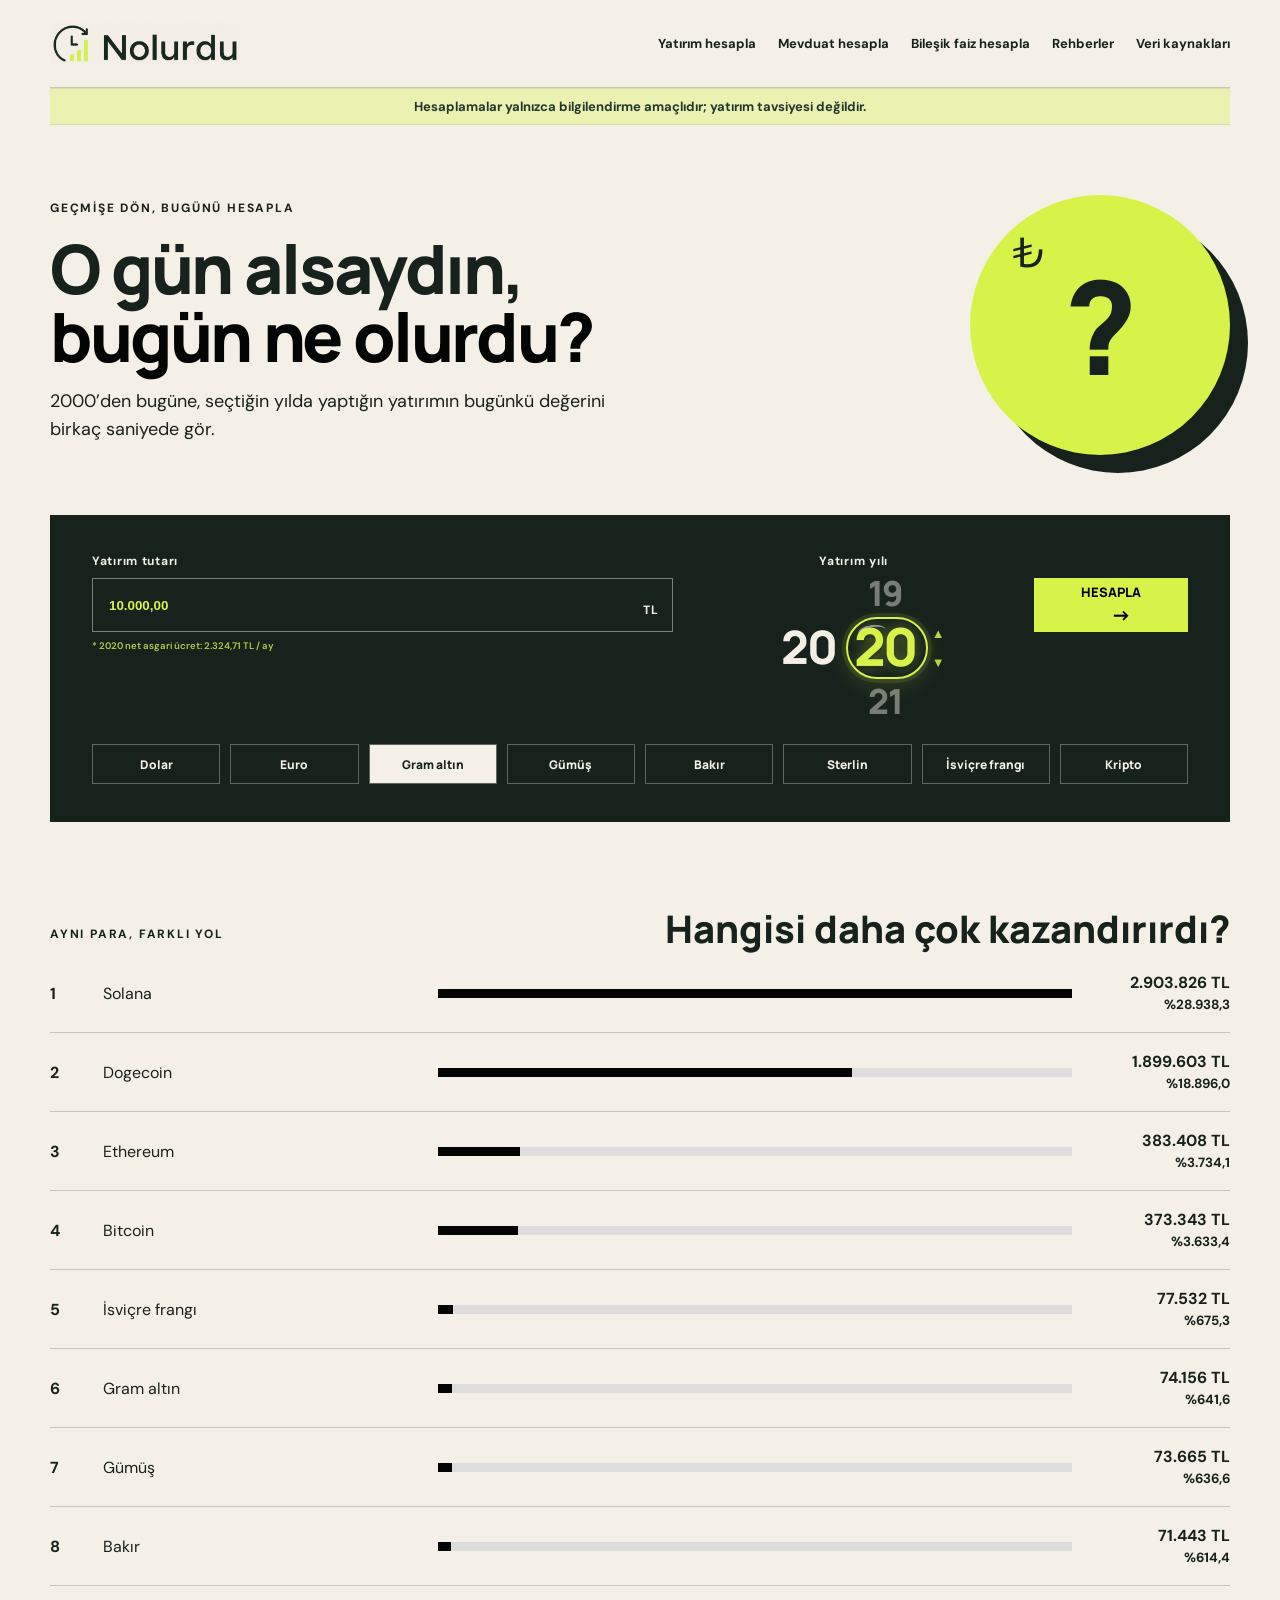
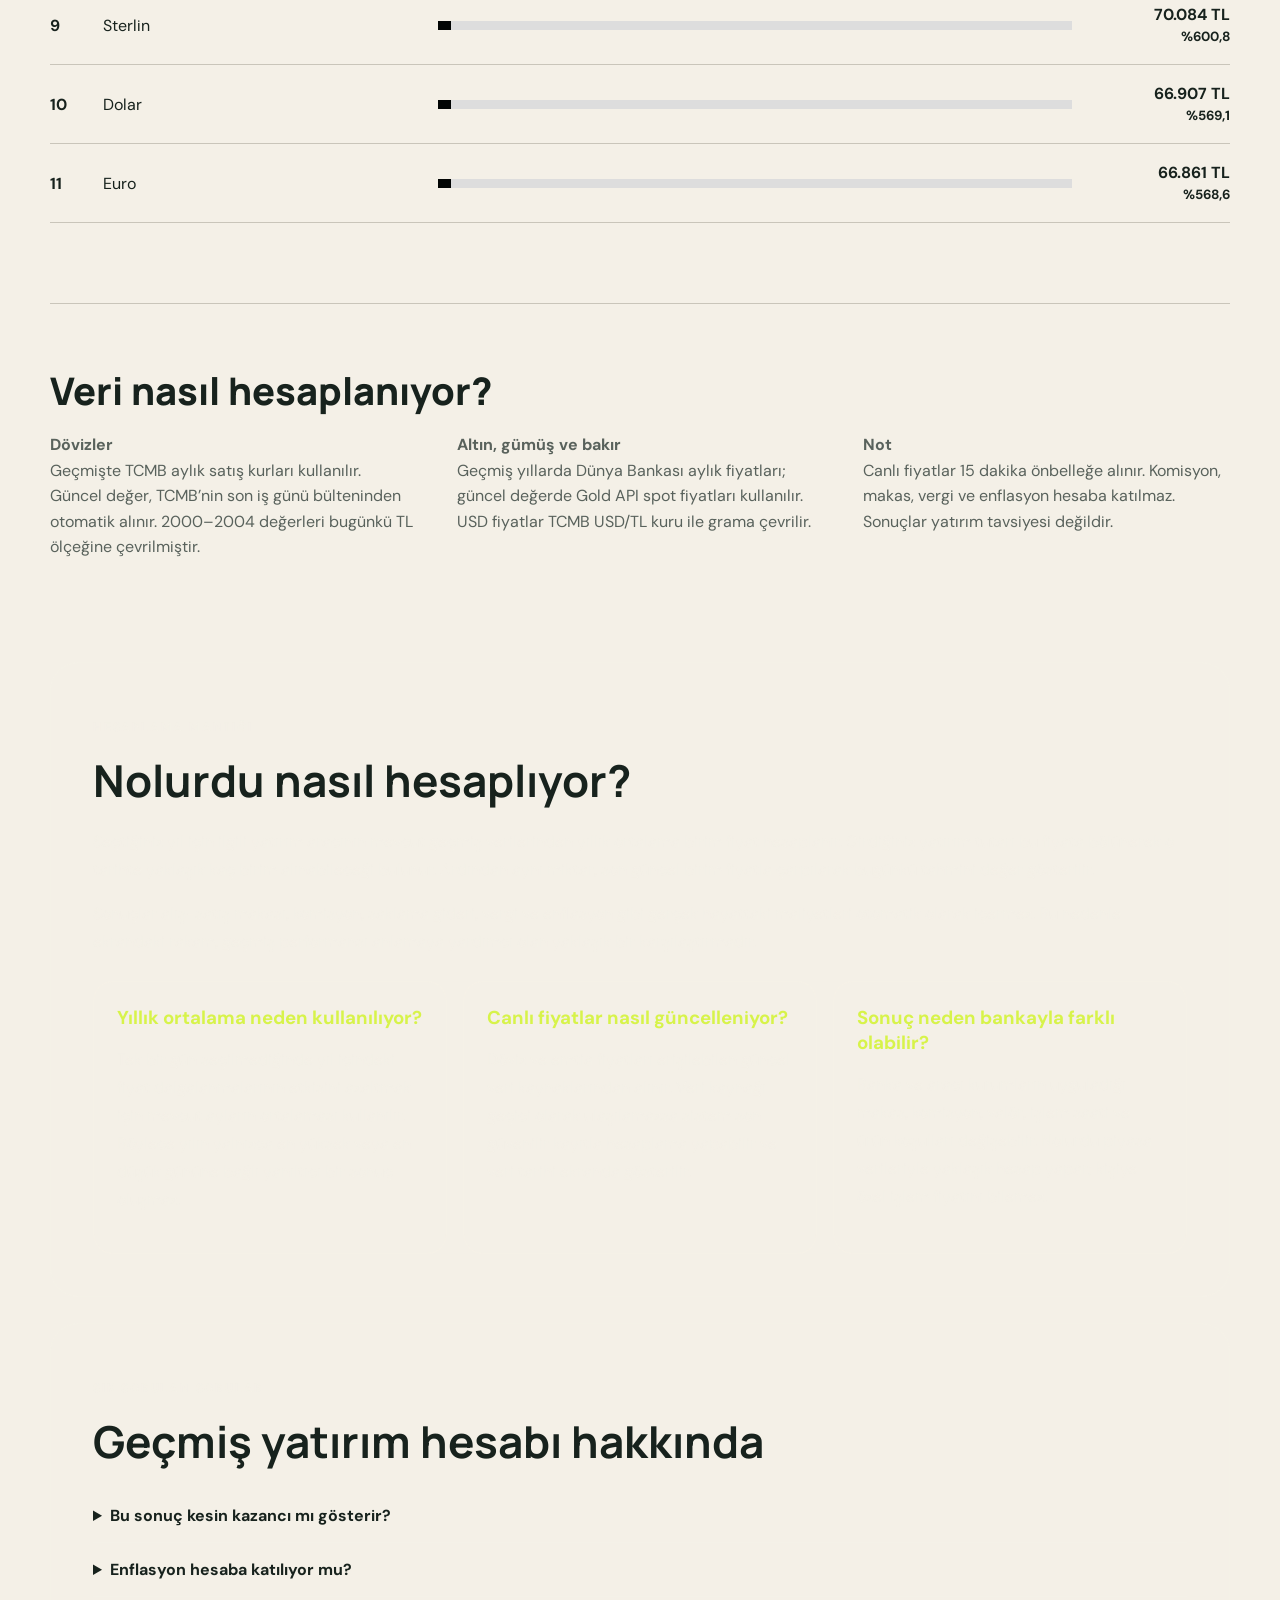
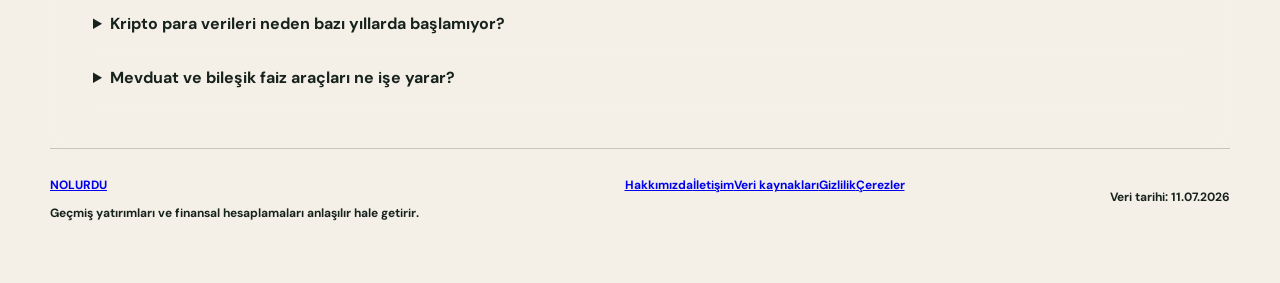
==== commit 791d66e6: "Add files via upload" ====
--- a/index.html
+++ b/index.html
@@ -1,75 +1,74 @@
-<!doctype html>
+<!DOCTYPE html>
+
 <html lang="tr">
 <head>
-  <meta charset="utf-8">
-  <meta name="viewport" content="width=device-width,initial-scale=1">
-  <title>Nolurdu — Yatırım Geçmişi</title>
-  <link rel="preconnect" href="https://fonts.googleapis.com">
-  <link rel="preconnect" href="https://fonts.gstatic.com" crossorigin>
-  <link href="https://fonts.googleapis.com/css2?family=DM+Sans:wght@400;500;600;700&family=Manrope:wght@700;800&display=swap" rel="stylesheet">
-  <link rel="stylesheet" href="style.css">
-  <link rel="stylesheet" href="year-picker.css">
-  <link rel="stylesheet" href="layout-fix.css">
-</head>
+<meta charset="utf-8"/>
+<meta content="width=device-width,initial-scale=1" name="viewport"/>
+<title>Geçmiş Yatırım Hesaplama: Altın, Dolar, Bitcoin | Nolurdu</title>
+<link href="https://fonts.googleapis.com" rel="preconnect"/>
+<link crossorigin="" href="https://fonts.gstatic.com" rel="preconnect"/>
+<link href="https://fonts.googleapis.com/css2?family=DM+Sans:wght@400;500;600;700&amp;family=Manrope:wght@700;800&amp;display=swap" rel="stylesheet"/>
+<link href="style.css" rel="stylesheet"/>
+<link href="year-picker.css" rel="stylesheet"/>
+<link href="layout-fix.css" rel="stylesheet"/>
+<meta content="Geçmişte altın, dolar, euro, Bitcoin, gümüş veya diğer yatırım araçlarına yatırdığınız paranın bugün ne kadar olacağını Nolurdu ile hesaplayın." name="description"/><meta content="index, follow, max-image-preview:large, max-snippet:-1, max-video-preview:-1" name="robots"/><link href="/nolurdu-logo.png" rel="icon" type="image/png"/><link href="https://nolurdu.com/" rel="canonical"/><meta content="website" property="og:type"/><meta content="tr_TR" property="og:locale"/><meta content="Nolurdu" property="og:site_name"/><meta content="Geçmiş Yatırım Hesaplama: Altın, Dolar, Bitcoin | Nolurdu" property="og:title"/><meta content="Geçmişte altın, dolar, euro, Bitcoin, gümüş veya diğer yatırım araçlarına yatırdığınız paranın bugün ne kadar olacağını Nolurdu ile hesaplayın." property="og:description"/><meta content="https://nolurdu.com/" property="og:url"/><meta content="summary" name="twitter:card"/><meta content="Geçmiş Yatırım Hesaplama: Altın, Dolar, Bitcoin | Nolurdu" name="twitter:title"/><meta content="Geçmişte altın, dolar, euro, Bitcoin, gümüş veya diğer yatırım araçlarına yatırdığınız paranın bugün ne kadar olacağını Nolurdu ile hesaplayın." name="twitter:description"/><meta content="ca-pub-4356889649027410" name="google-adsense-account"/><script async="" crossorigin="anonymous" src="https://pagead2.googlesyndication.com/pagead/js/adsbygoogle.js?client=ca-pub-4356889649027410"></script><script type="application/ld+json">{"@context": "https://schema.org", "@graph": [{"@type": "WebSite", "@id": "https://nolurdu.com/#website", "url": "https://nolurdu.com/", "name": "Nolurdu", "alternateName": ["Nolurdu.com", "N'olurdu"], "inLanguage": "tr-TR"}, {"@type": "Organization", "@id": "https://nolurdu.com/#organization", "name": "Nolurdu", "url": "https://nolurdu.com/", "logo": {"@type": "ImageObject", "url": "https://nolurdu.com/nolurdu-logo.png"}}]}</script></head>
 <body>
-  <header class="site-header">
-  <a class="brand-logo" href="/" aria-label="Nolurdu ana sayfa"><img src="/nolurdu-logo.png" alt="Nolurdu"></a>
-  <nav class="site-nav" aria-label="Ana menü">
-    <a href="/#hesapla">Yatırım hesapla</a>
-    <a href="/mevduat-faizi-hesaplama.html">Mevduat hesapla</a>
-    <a href="/bilesik-faiz-hesaplama.html">Bileşik faiz hesapla</a>
-    <a href="/rehberler.html">Rehberler</a>
-    <a href="/veri-kaynaklari.html">Veri kaynakları</a>
-  </nav>
+<header class="site-header">
+<a aria-label="Nolurdu ana sayfa" class="brand-logo" href="/"><img alt="Nolurdu" src="/nolurdu-logo.png"/></a>
+<nav aria-label="Ana menü" class="site-nav">
+<a href="/#hesapla">Yatırım hesapla</a>
+<a href="/mevduat-faizi-hesaplama.html">Mevduat hesapla</a>
+<a href="/bilesik-faiz-hesaplama.html">Bileşik faiz hesapla</a>
+<a href="/rehberler.html">Rehberler</a>
+<a href="/veri-kaynaklari.html">Veri kaynakları</a>
+</nav>
 </header>
 <div class="site-disclaimer" role="note">Hesaplamalar yalnızca bilgilendirme amaçlıdır; yatırım tavsiyesi değildir.</div>
-
-  <main>
-    <section class="hero">
-      <div>
-        <p class="eyebrow">GEÇMİŞE DÖN, BUGÜNÜ HESAPLA</p>
-        <h1>O gün alsaydın,<br><em>bugün ne olurdu?</em></h1>
-        <p class="intro">2000’den bugüne, seçtiğin yılda yaptığın yatırımın bugünkü değerini birkaç saniyede gör.</p>
-      </div>
-      <div class="orb"><span>₺</span><b>?</b></div>
-    </section>
-    <section id="hesapla" class="calculator">
-      <div class="controls">
-        <label>Yatırım tutarı <div class="money"><input id="amount" type="number" min="1" value="10000"><span>TL</span></div></label>
-        <label>Yatırım yılı <div class="year-picker"><div id="yearRail" aria-label="Yatırım yılı"></div></div></label>
-        <button id="calc">HESAPLA <span>→</span></button>
-      </div>
-      <div class="chips" id="chips"></div>
-    </section>
-    <section class="result" id="result">
-      <div class="result-top"><div><p id="sentence"></p><h2 id="value"></h2><p id="valueWords" class="value-words"></p><p id="gain"></p></div><div class="return"><small>TOPLAM GETİRİ</small><strong id="return"></strong></div></div>
-      <div class="bar"><span id="bar"></span></div>
-      <div class="details"><div><small>ALINAN MİKTAR</small><b id="quantity"></b></div><div><small>O GÜNKÜ BİRİM FİYAT</small><b id="startPrice"></b></div><div><small>SON BİRİM FİYAT</small><b id="endPrice"></b></div></div>
-    </section>
-    <section class="compare"><div><p class="eyebrow">AYNI PARA, FARKLI YOL</p><h2>Hangisi daha çok kazandırırdı?</h2></div><div id="ranking"></div></section>
-    <section id="kaynaklar" class="sources"><h2>Veri nasıl hesaplanıyor?</h2><div><p><b>Dövizler</b><br>Geçmişte TCMB aylık satış kurları kullanılır. Güncel değer, TCMB’nin son iş günü bülteninden otomatik alınır. 2000–2004 değerleri bugünkü TL ölçeğine çevrilmiştir.</p><p><b>Altın, gümüş ve bakır</b><br>Geçmiş yıllarda Dünya Bankası aylık fiyatları; güncel değerde Gold API spot fiyatları kullanılır. USD fiyatlar TCMB USD/TL kuru ile grama çevrilir.</p><p><b>Not</b><br>Canlı fiyatlar 15 dakika önbelleğe alınır. Komisyon, makas, vergi ve enflasyon hesaba katılmaz. Sonuçlar yatırım tavsiyesi değildir.</p></div></section>
-
-    <section id="nasil-calisir" class="home-content-section">
-      <p class="eyebrow">HESAPLAMA MANTIĞI</p>
-      <h2>Nolurdu nasıl hesaplıyor?</h2>
-      <p>Seçtiğiniz yıl için ilgili yatırım aracının mevcut geçmiş verilerinden yıllık ortalama birim fiyat hesaplanır. Girdiğiniz yatırım tutarı bu fiyata bölünerek o tarihte yaklaşık kaç birim alınabileceği bulunur. Ardından aynı miktar, son güncel birim fiyatla çarpılarak bugünkü tahmini değer gösterilir.</p>
-      <p>Sonuçlar alış-satış makası, komisyon, saklama gideri, vergi ve enflasyon gibi gerçek hayattaki maliyetleri otomatik olarak içermez. Bu nedenle ekrandaki rakam, geçmiş performansı anlamaya yardımcı olan yaklaşık bir karşılaştırmadır.</p>
-      <div class="info-grid">
-        <article><h3>Yıllık ortalama neden kullanılıyor?</h3><p>Tek bir gün seçilmediğinde yıl içindeki fiyat dalgalanmalarının etkisini azaltmak için mevcut ayların ortalaması kullanılır. Böylece yılın yalnızca en yüksek veya en düşük gününe bağlı yanıltıcı bir sonuç oluşmaz.</p></article>
-        <article><h3>Canlı fiyatlar nasıl güncelleniyor?</h3><p>Döviz ve emtia fiyatları erişilebilen güncel veri kaynaklarından alınır. Veri kaynağı geçici olarak ulaşılamazsa sistem son güvenilir kayıtla hesaplama yapabilir ve veri tarihi ekranda gösterilir.</p></article>
-        <article><h3>Sonuç neden bankayla farklı olabilir?</h3><p>Banka ve aracı kurumların uyguladığı makas, komisyon, valör, işlem saati ve ürün koşulları değişebilir. Nolurdu piyasa verileriyle yaklaşık hesap yapar; kişiye özel işlem fiyatını bilemez.</p></article>
-      </div>
-    </section>
-    <section class="home-content-section faq-home">
-      <p class="eyebrow">SIK SORULAN SORULAR</p>
-      <h2>Geçmiş yatırım hesabı hakkında</h2>
-      <details><summary>Bu sonuç kesin kazancı mı gösterir?</summary><p>Hayır. Sonuç, seçilen yılın ortalama fiyatı ve güncel fiyat üzerinden yapılan matematiksel bir tahmindir. Gerçek işlem maliyetleri ve kişisel alış fiyatları farklı olabilir.</p></details>
-      <details><summary>Enflasyon hesaba katılıyor mu?</summary><p>Şu an ana yatırım karşılaştırmasında nominal TL değeri gösterilir. Enflasyondan arındırılmış gerçek getiri ayrıca değerlendirilmelidir.</p></details>
-      <details><summary>Kripto para verileri neden bazı yıllarda başlamıyor?</summary><p>Her kripto varlığın güvenilir piyasa fiyatı farklı bir tarihte oluşmuştur. Veri bulunmayan yıllar hesaplamaya dahil edilmez.</p></details>
-      <details><summary>Mevduat ve bileşik faiz araçları ne işe yarar?</summary><p>Mevduat aracı belirli vade için brüt ve net faiz tahmini yapar. Bileşik faiz aracı ise günlük kazanılan faizin ana paraya eklenmesi ve aylık düzenli katkının birikimi nasıl büyüttüğünü gösterir.</p></details>
-    </section>
-  </main>
-  <footer><span>NOLURDU</span><p>Veri tarihi: <b id="dataDate"></b></p></footer>
-  <script src="data.js"></script><script src="crypto-data.js"></script><script src="app.js"></script>
+<main>
+<section class="hero">
+<div>
+<p class="eyebrow">GEÇMİŞE DÖN, BUGÜNÜ HESAPLA</p>
+<h1>O gün alsaydın,<br/><em>bugün ne olurdu?</em></h1>
+<p class="intro">2000’den bugüne, seçtiğin yılda yaptığın yatırımın bugünkü değerini birkaç saniyede gör.</p>
+</div>
+<div class="orb"><span>₺</span><b>?</b></div>
+</section>
+<section class="calculator" id="hesapla">
+<div class="controls">
+<label>Yatırım tutarı <div class="money"><input id="amount" min="1" type="number" value="10000"/><span>TL</span></div></label>
+<label>Yatırım yılı <div class="year-picker"><div aria-label="Yatırım yılı" id="yearRail"></div></div></label>
+<button id="calc">HESAPLA <span>→</span></button>
+</div>
+<div class="chips" id="chips"></div>
+</section>
+<section class="result" id="result">
+<div class="result-top"><div><p id="sentence"></p><h2 id="value"></h2><p class="value-words" id="valueWords"></p><p id="gain"></p></div><div class="return"><small>TOPLAM GETİRİ</small><strong id="return"></strong></div></div>
+<div class="bar"><span id="bar"></span></div>
+<div class="details"><div><small>ALINAN MİKTAR</small><b id="quantity"></b></div><div><small>O GÜNKÜ BİRİM FİYAT</small><b id="startPrice"></b></div><div><small>SON BİRİM FİYAT</small><b id="endPrice"></b></div></div>
+</section>
+<section class="compare"><div><p class="eyebrow">AYNI PARA, FARKLI YOL</p><h2>Hangisi daha çok kazandırırdı?</h2></div><div id="ranking"></div></section>
+<section class="sources" id="kaynaklar"><h2>Veri nasıl hesaplanıyor?</h2><div><p><b>Dövizler</b><br/>Geçmişte TCMB aylık satış kurları kullanılır. Güncel değer, TCMB’nin son iş günü bülteninden otomatik alınır. 2000–2004 değerleri bugünkü TL ölçeğine çevrilmiştir.</p><p><b>Altın, gümüş ve bakır</b><br/>Geçmiş yıllarda Dünya Bankası aylık fiyatları; güncel değerde Gold API spot fiyatları kullanılır. USD fiyatlar TCMB USD/TL kuru ile grama çevrilir.</p><p><b>Not</b><br/>Canlı fiyatlar 15 dakika önbelleğe alınır. Komisyon, makas, vergi ve enflasyon hesaba katılmaz. Sonuçlar yatırım tavsiyesi değildir.</p></div></section>
+<section class="home-content-section" id="nasil-calisir">
+<p class="eyebrow">HESAPLAMA MANTIĞI</p>
+<h2>Nolurdu nasıl hesaplıyor?</h2>
+<p>Seçtiğiniz yıl için ilgili yatırım aracının mevcut geçmiş verilerinden yıllık ortalama birim fiyat hesaplanır. Girdiğiniz yatırım tutarı bu fiyata bölünerek o tarihte yaklaşık kaç birim alınabileceği bulunur. Ardından aynı miktar, son güncel birim fiyatla çarpılarak bugünkü tahmini değer gösterilir.</p>
+<p>Sonuçlar alış-satış makası, komisyon, saklama gideri, vergi ve enflasyon gibi gerçek hayattaki maliyetleri otomatik olarak içermez. Bu nedenle ekrandaki rakam, geçmiş performansı anlamaya yardımcı olan yaklaşık bir karşılaştırmadır.</p>
+<div class="info-grid">
+<article><h3>Yıllık ortalama neden kullanılıyor?</h3><p>Tek bir gün seçilmediğinde yıl içindeki fiyat dalgalanmalarının etkisini azaltmak için mevcut ayların ortalaması kullanılır. Böylece yılın yalnızca en yüksek veya en düşük gününe bağlı yanıltıcı bir sonuç oluşmaz.</p></article>
+<article><h3>Canlı fiyatlar nasıl güncelleniyor?</h3><p>Döviz ve emtia fiyatları erişilebilen güncel veri kaynaklarından alınır. Veri kaynağı geçici olarak ulaşılamazsa sistem son güvenilir kayıtla hesaplama yapabilir ve veri tarihi ekranda gösterilir.</p></article>
+<article><h3>Sonuç neden bankayla farklı olabilir?</h3><p>Banka ve aracı kurumların uyguladığı makas, komisyon, valör, işlem saati ve ürün koşulları değişebilir. Nolurdu piyasa verileriyle yaklaşık hesap yapar; kişiye özel işlem fiyatını bilemez.</p></article>
+</div>
+</section>
+<section class="home-content-section faq-home">
+<p class="eyebrow">SIK SORULAN SORULAR</p>
+<h2>Geçmiş yatırım hesabı hakkında</h2>
+<details><summary>Bu sonuç kesin kazancı mı gösterir?</summary><p>Hayır. Sonuç, seçilen yılın ortalama fiyatı ve güncel fiyat üzerinden yapılan matematiksel bir tahmindir. Gerçek işlem maliyetleri ve kişisel alış fiyatları farklı olabilir.</p></details>
+<details><summary>Enflasyon hesaba katılıyor mu?</summary><p>Şu an ana yatırım karşılaştırmasında nominal TL değeri gösterilir. Enflasyondan arındırılmış gerçek getiri ayrıca değerlendirilmelidir.</p></details>
+<details><summary>Kripto para verileri neden bazı yıllarda başlamıyor?</summary><p>Her kripto varlığın güvenilir piyasa fiyatı farklı bir tarihte oluşmuştur. Veri bulunmayan yıllar hesaplamaya dahil edilmez.</p></details>
+<details><summary>Mevduat ve bileşik faiz araçları ne işe yarar?</summary><p>Mevduat aracı belirli vade için brüt ve net faiz tahmini yapar. Bileşik faiz aracı ise günlük kazanılan faizin ana paraya eklenmesi ve aylık düzenli katkının birikimi nasıl büyüttüğünü gösterir.</p></details>
+</section>
+</main>
+<footer class="site-footer home-footer"><div><a class="footer-brand" href="/">NOLURDU</a><p>Geçmiş yatırımları ve finansal hesaplamaları anlaşılır hale getirir.</p></div><div class="footer-links"><a href="/hakkimizda.html">Hakkımızda</a><a href="/iletisim.html">İletişim</a><a href="/veri-kaynaklari.html">Veri kaynakları</a><a href="/gizlilik-politikasi.html">Gizlilik</a><a href="/cerez-politikasi.html">Çerezler</a></div><p class="footer-note">Veri tarihi: <b id="dataDate"></b></p></footer>
+<script src="data.js"></script><script src="crypto-data.js"></script><script src="app.js"></script>
 </body>
 </html>
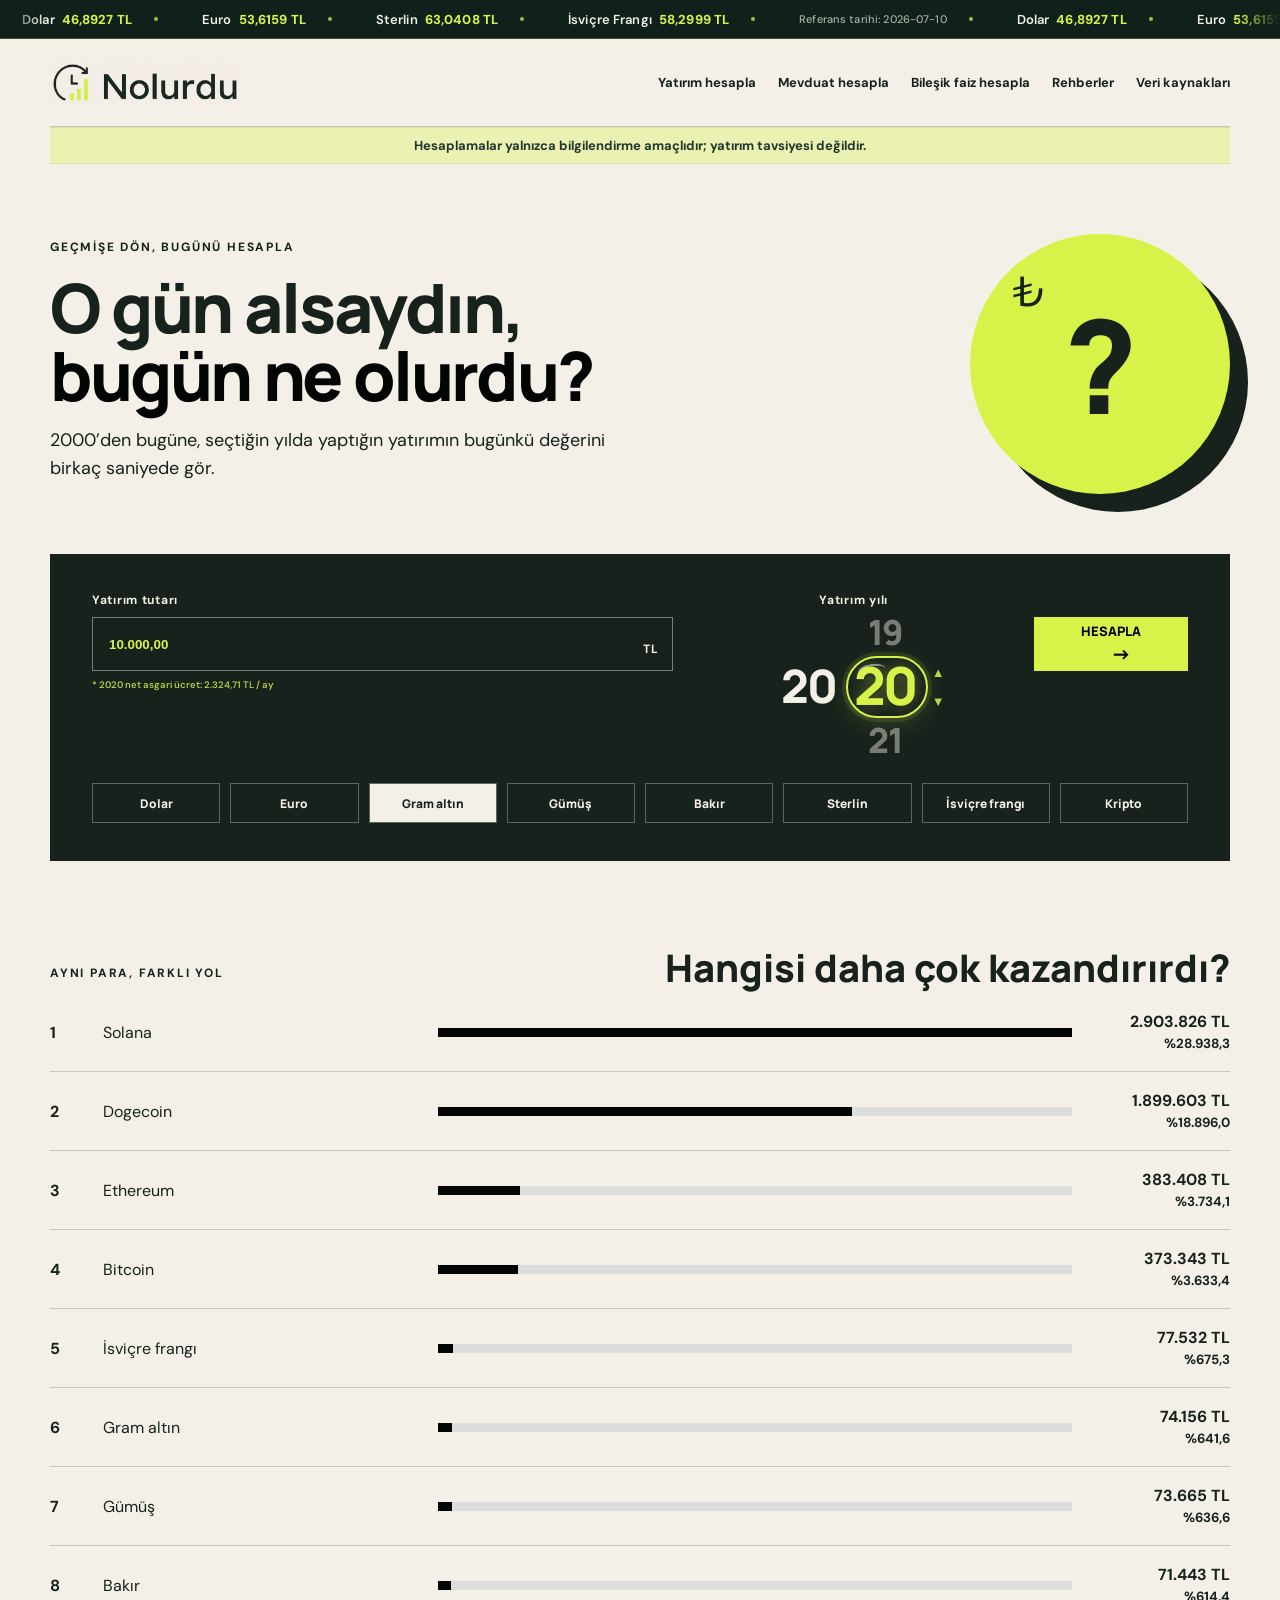
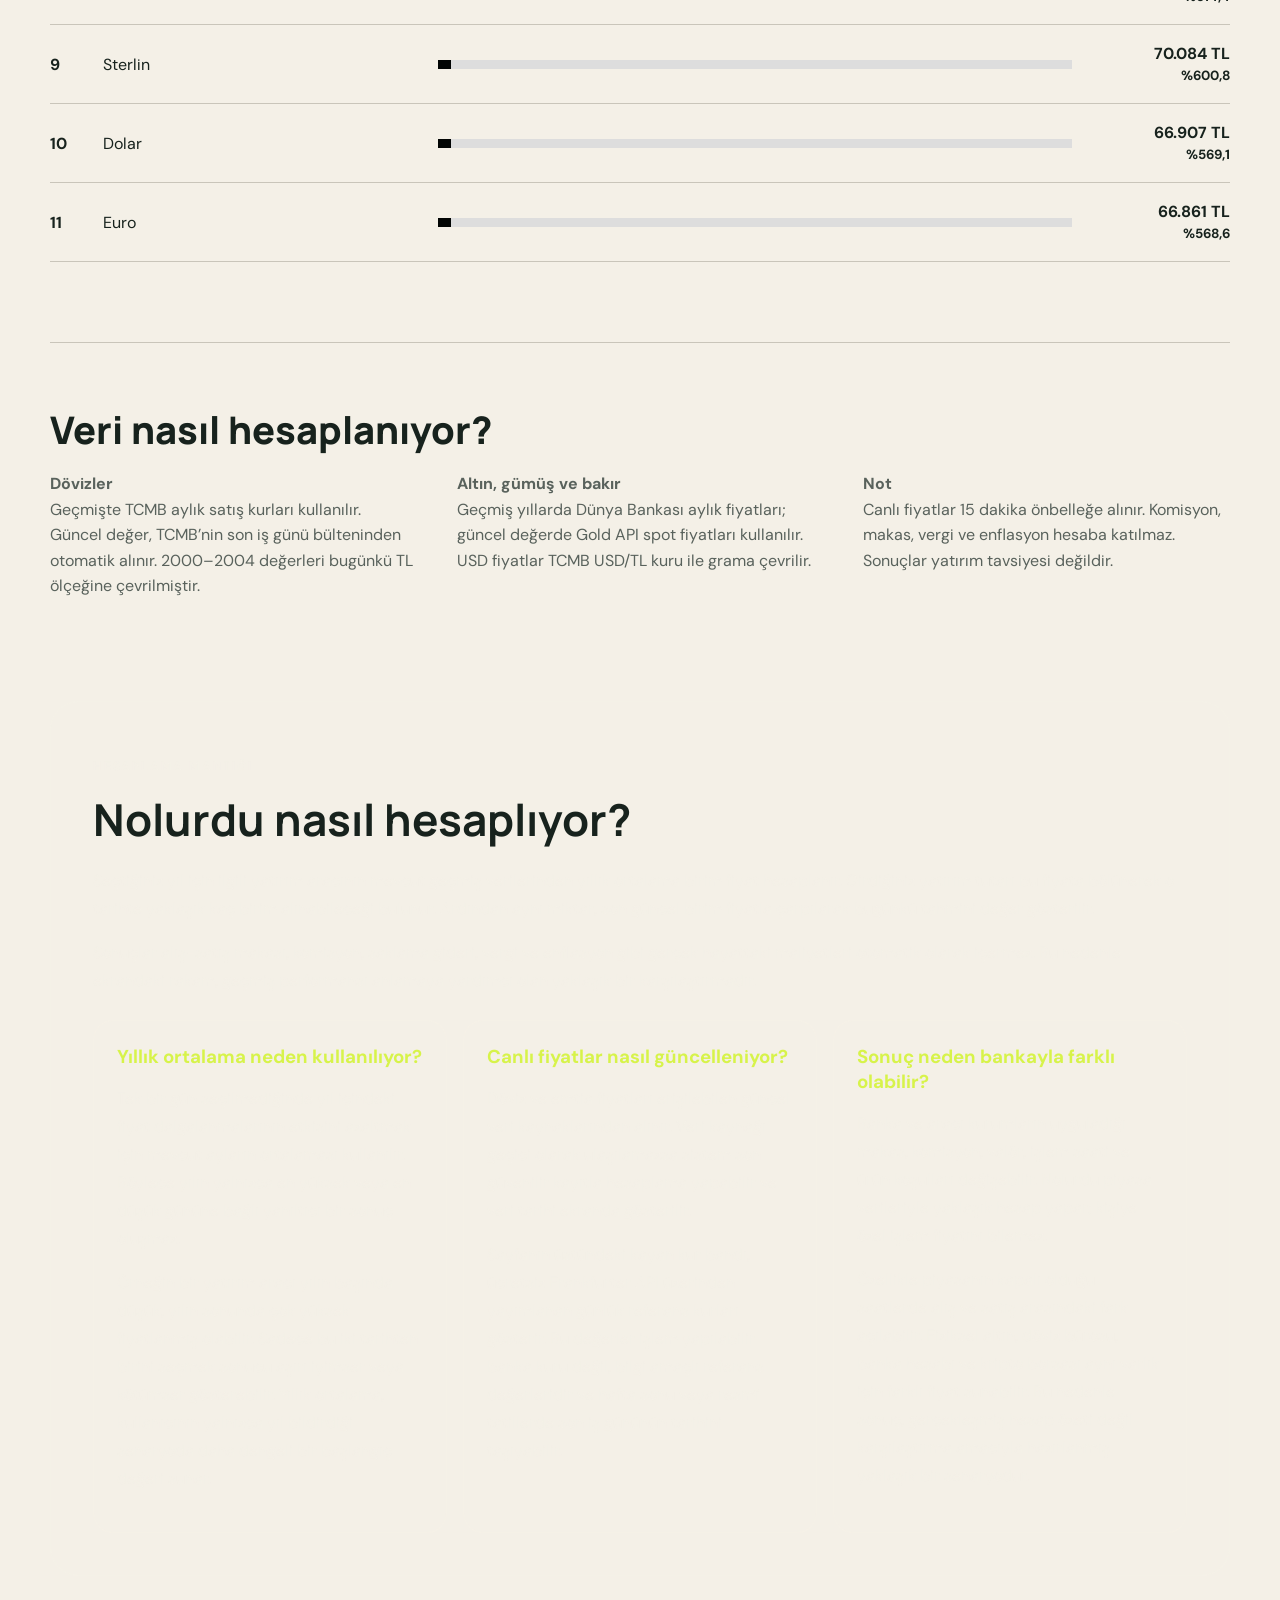
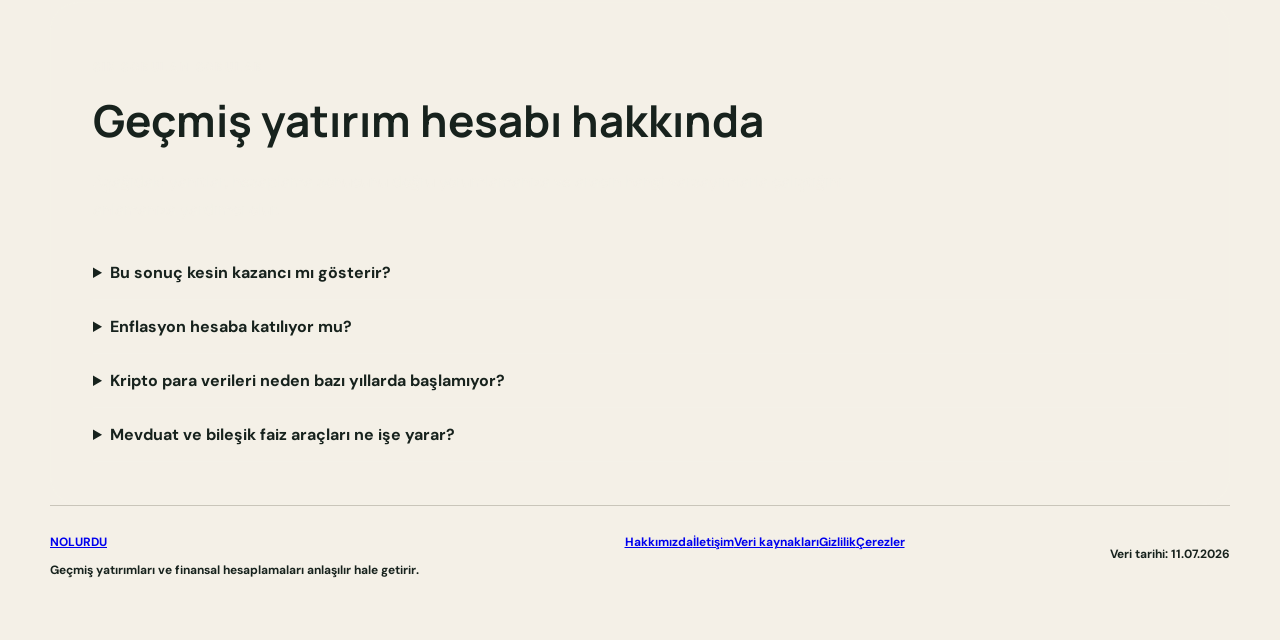
==== commit 70d47587: "Add files via upload" ====
--- a/index.html
+++ b/index.html
@@ -11,8 +11,14 @@
 <link href="style.css" rel="stylesheet"/>
 <link href="year-picker.css" rel="stylesheet"/>
 <link href="layout-fix.css" rel="stylesheet"/>
-<meta content="Geçmişte altın, dolar, euro, Bitcoin, gümüş veya diğer yatırım araçlarına yatırdığınız paranın bugün ne kadar olacağını Nolurdu ile hesaplayın." name="description"/><meta content="index, follow, max-image-preview:large, max-snippet:-1, max-video-preview:-1" name="robots"/><link href="/nolurdu-logo.png" rel="icon" type="image/png"/><link href="https://nolurdu.com/" rel="canonical"/><meta content="website" property="og:type"/><meta content="tr_TR" property="og:locale"/><meta content="Nolurdu" property="og:site_name"/><meta content="Geçmiş Yatırım Hesaplama: Altın, Dolar, Bitcoin | Nolurdu" property="og:title"/><meta content="Geçmişte altın, dolar, euro, Bitcoin, gümüş veya diğer yatırım araçlarına yatırdığınız paranın bugün ne kadar olacağını Nolurdu ile hesaplayın." property="og:description"/><meta content="https://nolurdu.com/" property="og:url"/><meta content="summary" name="twitter:card"/><meta content="Geçmiş Yatırım Hesaplama: Altın, Dolar, Bitcoin | Nolurdu" name="twitter:title"/><meta content="Geçmişte altın, dolar, euro, Bitcoin, gümüş veya diğer yatırım araçlarına yatırdığınız paranın bugün ne kadar olacağını Nolurdu ile hesaplayın." name="twitter:description"/><meta content="ca-pub-4356889649027410" name="google-adsense-account"/><script async="" crossorigin="anonymous" src="https://pagead2.googlesyndication.com/pagead/js/adsbygoogle.js?client=ca-pub-4356889649027410"></script><script type="application/ld+json">{"@context": "https://schema.org", "@graph": [{"@type": "WebSite", "@id": "https://nolurdu.com/#website", "url": "https://nolurdu.com/", "name": "Nolurdu", "alternateName": ["Nolurdu.com", "N'olurdu"], "inLanguage": "tr-TR"}, {"@type": "Organization", "@id": "https://nolurdu.com/#organization", "name": "Nolurdu", "url": "https://nolurdu.com/", "logo": {"@type": "ImageObject", "url": "https://nolurdu.com/nolurdu-logo.png"}}]}</script></head>
+<meta content="Geçmişte altın, dolar, euro, Bitcoin, gümüş veya diğer yatırım araçlarına yatırdığınız paranın bugün ne kadar olacağını Nolurdu ile hesaplayın." name="description"/><meta content="index, follow, max-image-preview:large, max-snippet:-1, max-video-preview:-1" name="robots"/><link href="/nolurdu-logo.png" rel="icon" type="image/png"/><link href="https://nolurdu.com/" rel="canonical"/><meta content="website" property="og:type"/><meta content="tr_TR" property="og:locale"/><meta content="Nolurdu" property="og:site_name"/><meta content="Geçmiş Yatırım Hesaplama: Altın, Dolar, Bitcoin | Nolurdu" property="og:title"/><meta content="Geçmişte altın, dolar, euro, Bitcoin, gümüş veya diğer yatırım araçlarına yatırdığınız paranın bugün ne kadar olacağını Nolurdu ile hesaplayın." property="og:description"/><meta content="https://nolurdu.com/" property="og:url"/><meta content="summary" name="twitter:card"/><meta content="Geçmiş Yatırım Hesaplama: Altın, Dolar, Bitcoin | Nolurdu" name="twitter:title"/><meta content="Geçmişte altın, dolar, euro, Bitcoin, gümüş veya diğer yatırım araçlarına yatırdığınız paranın bugün ne kadar olacağını Nolurdu ile hesaplayın." name="twitter:description"/><meta content="ca-pub-4356889649027410" name="google-adsense-account"/><script async="" crossorigin="anonymous" src="https://pagead2.googlesyndication.com/pagead/js/adsbygoogle.js?client=ca-pub-4356889649027410"></script><script type="application/ld+json">{"@context": "https://schema.org", "@graph": [{"@type": "WebSite", "@id": "https://nolurdu.com/#website", "url": "https://nolurdu.com/", "name": "Nolurdu", "alternateName": ["Nolurdu.com", "N'olurdu"], "inLanguage": "tr-TR"}, {"@type": "Organization", "@id": "https://nolurdu.com/#organization", "name": "Nolurdu", "url": "https://nolurdu.com/", "logo": {"@type": "ImageObject", "url": "https://nolurdu.com/nolurdu-logo.png"}}]}</script><link href="/ticker.css" rel="stylesheet"/></head>
 <body>
+<div class="rate-ticker" data-rate-ticker aria-label="Güncel referans döviz kurları">
+  <div class="rate-ticker-track">
+    <div class="rate-ticker-items"><span class="rate-ticker-status">Güncel referans kurlar yükleniyor…</span></div>
+    <div class="rate-ticker-items" aria-hidden="true"></div>
+  </div>
+</div>
 <header class="site-header">
 <a aria-label="Nolurdu ana sayfa" class="brand-logo" href="/"><img alt="Nolurdu" src="/nolurdu-logo.png"/></a>
 <nav aria-label="Ana menü" class="site-nav">
@@ -54,21 +60,21 @@
 <p>Seçtiğiniz yıl için ilgili yatırım aracının mevcut geçmiş verilerinden yıllık ortalama birim fiyat hesaplanır. Girdiğiniz yatırım tutarı bu fiyata bölünerek o tarihte yaklaşık kaç birim alınabileceği bulunur. Ardından aynı miktar, son güncel birim fiyatla çarpılarak bugünkü tahmini değer gösterilir.</p>
 <p>Sonuçlar alış-satış makası, komisyon, saklama gideri, vergi ve enflasyon gibi gerçek hayattaki maliyetleri otomatik olarak içermez. Bu nedenle ekrandaki rakam, geçmiş performansı anlamaya yardımcı olan yaklaşık bir karşılaştırmadır.</p>
 <div class="info-grid">
-<article><h3>Yıllık ortalama neden kullanılıyor?</h3><p>Tek bir gün seçilmediğinde yıl içindeki fiyat dalgalanmalarının etkisini azaltmak için mevcut ayların ortalaması kullanılır. Böylece yılın yalnızca en yüksek veya en düşük gününe bağlı yanıltıcı bir sonuç oluşmaz.</p></article>
-<article><h3>Canlı fiyatlar nasıl güncelleniyor?</h3><p>Döviz ve emtia fiyatları erişilebilen güncel veri kaynaklarından alınır. Veri kaynağı geçici olarak ulaşılamazsa sistem son güvenilir kayıtla hesaplama yapabilir ve veri tarihi ekranda gösterilir.</p></article>
-<article><h3>Sonuç neden bankayla farklı olabilir?</h3><p>Banka ve aracı kurumların uyguladığı makas, komisyon, valör, işlem saati ve ürün koşulları değişebilir. Nolurdu piyasa verileriyle yaklaşık hesap yapar; kişiye özel işlem fiyatını bilemez.</p></article>
+<article><h3>Yıllık ortalama neden kullanılıyor?</h3><p>Tek bir gün seçilmediğinde yıl içindeki fiyat dalgalanmalarının etkisini azaltmak için mevcut ayların ortalaması kullanılır. Böylece yılın yalnızca en yüksek veya en düşük gününe bağlı yanıltıcı bir sonuç oluşmaz.</p><p>Örneğin bir yatırım aracı yılın başında düşük, yılın sonunda çok yüksek fiyatlanmış olabilir. Sadece bu iki tarihten birini seçmek sonucu aşırı iyimser veya kötümser gösterebilir. Yıllık ortalama, kullanıcının yalnızca yıl bildirdiği senaryoda daha dengeli bir başlangıç değeri sunar.</p></article>
+<article><h3>Canlı fiyatlar nasıl güncelleniyor?</h3><p>Döviz ve emtia fiyatları erişilebilen güncel veri kaynaklarından alınır. Veri kaynağı geçici olarak ulaşılamazsa sistem son güvenilir kayıtla hesaplama yapabilir ve veri tarihi ekranda gösterilir.</p><p>Sayfanın üstündeki kayan kur bandı, ücretsiz Frankfurter API üzerinden yayımlanan günlük referans kurları gösterir. Bu değerler işlem yapılabilir banka kuru değil, bilgi amaçlı referans değerleridir ve hafta sonu veya resmî tatillerde son iş gününün tarihini taşıyabilir.</p></article>
+<article><h3>Sonuç neden bankayla farklı olabilir?</h3><p>Banka ve aracı kurumların uyguladığı makas, komisyon, valör, işlem saati ve ürün koşulları değişebilir. Nolurdu piyasa verileriyle yaklaşık hesap yapar; kişiye özel işlem fiyatını bilemez.</p><p>Özellikle piyasanın kapalı olduğu saatlerde alış ve satış arasındaki fark açılabilir. Fiziksel altın, döviz bürosu, banka hesabı ve kripto borsası aynı varlık için farklı fiyat sunabilir. Bu nedenle sonuç, gerçekleşmiş hesap özeti değil karşılaştırma amacıyla hazırlanmış yaklaşık bir senaryodur.</p></article>
 </div>
 </section>
 <section class="home-content-section faq-home">
 <p class="eyebrow">SIK SORULAN SORULAR</p>
-<h2>Geçmiş yatırım hesabı hakkında</h2>
-<details><summary>Bu sonuç kesin kazancı mı gösterir?</summary><p>Hayır. Sonuç, seçilen yılın ortalama fiyatı ve güncel fiyat üzerinden yapılan matematiksel bir tahmindir. Gerçek işlem maliyetleri ve kişisel alış fiyatları farklı olabilir.</p></details>
-<details><summary>Enflasyon hesaba katılıyor mu?</summary><p>Şu an ana yatırım karşılaştırmasında nominal TL değeri gösterilir. Enflasyondan arındırılmış gerçek getiri ayrıca değerlendirilmelidir.</p></details>
-<details><summary>Kripto para verileri neden bazı yıllarda başlamıyor?</summary><p>Her kripto varlığın güvenilir piyasa fiyatı farklı bir tarihte oluşmuştur. Veri bulunmayan yıllar hesaplamaya dahil edilmez.</p></details>
-<details><summary>Mevduat ve bileşik faiz araçları ne işe yarar?</summary><p>Mevduat aracı belirli vade için brüt ve net faiz tahmini yapar. Bileşik faiz aracı ise günlük kazanılan faizin ana paraya eklenmesi ve aylık düzenli katkının birikimi nasıl büyüttüğünü gösterir.</p></details>
+<h2>Geçmiş yatırım hesabı hakkında</h2><p class="section-intro">Aşağıdaki yanıtlar, hesaplama sonucunu doğru yorumlamanıza ve aracın hangi varsayımlarla çalıştığını anlamanıza yardımcı olur.</p>
+<details><summary>Bu sonuç kesin kazancı mı gösterir?</summary><p>Hayır. Sonuç, seçilen yılın ortalama fiyatı ve güncel fiyat üzerinden yapılan matematiksel bir tahmindir. Gerçek işlem maliyetleri, vergi, alış-satış farkı ve kişisel alış tarihi farklı olabilir. Bu nedenle gösterilen tutar, gerçekleşmiş kazanç belgesi değil geçmiş senaryoyu karşılaştırmaya yarayan yaklaşık değerdir.</p></details>
+<details><summary>Enflasyon hesaba katılıyor mu?</summary><p>Şu an ana yatırım karşılaştırmasında nominal TL değeri gösterilir. Örneğin paranız sayısal olarak on katına çıkmış olsa bile aynı dönemde genel fiyat seviyesi de ciddi biçimde artmış olabilir. Yatırımın alım gücünü gerçekten artırıp artırmadığını görmek için nominal sonuçtan ayrı olarak enflasyondan arındırılmış reel getiri değerlendirilmelidir.</p></details>
+<details><summary>Kripto para verileri neden bazı yıllarda başlamıyor?</summary><p>Her kripto varlığın ağı kurulmuş olsa bile düzenli ve güvenilir piyasa fiyatı aynı gün oluşmayabilir. Bitcoin, Ethereum, Solana ve Dogecoin gibi varlıkların ilk işlem tarihleri ve veri kapsamları farklıdır. Fiyat verisi bulunmayan dönemlerde yapay bir değer üretmemek için ilgili yıllar hesaplamaya dahil edilmez.</p></details>
+<details><summary>Mevduat ve bileşik faiz araçları ne işe yarar?</summary><p>Mevduat aracı ana para, yıllık oran, vade ve stopaj bilgilerine göre brüt faiz, kesinti ve yaklaşık net vade sonu tutarını hesaplar. Bileşik faiz aracı ise her gün oluşan faizi ana paraya ekleyerek sonraki günün daha yüksek tutar üzerinden hesaplanmasını simüle eder; ayrıca her ay düzenli olarak eklenecek paranın uzun vadeli etkisini gösterir.</p></details>
 </section>
 </main>
 <footer class="site-footer home-footer"><div><a class="footer-brand" href="/">NOLURDU</a><p>Geçmiş yatırımları ve finansal hesaplamaları anlaşılır hale getirir.</p></div><div class="footer-links"><a href="/hakkimizda.html">Hakkımızda</a><a href="/iletisim.html">İletişim</a><a href="/veri-kaynaklari.html">Veri kaynakları</a><a href="/gizlilik-politikasi.html">Gizlilik</a><a href="/cerez-politikasi.html">Çerezler</a></div><p class="footer-note">Veri tarihi: <b id="dataDate"></b></p></footer>
 <script src="data.js"></script><script src="crypto-data.js"></script><script src="app.js"></script>
-</body>
+<script src="/ticker.js" defer></script></body>
 </html>
--- a/layout-fix.css
+++ b/layout-fix.css
@@ -80,3 +80,5 @@
 
 .site-disclaimer{max-width:1180px;margin:0 auto;padding:9px 22px;text-align:center;font-size:13px;font-weight:700;color:#24372f;background:rgba(215,243,74,.34);border-top:1px solid rgba(23,34,29,.08);border-bottom:1px solid rgba(23,34,29,.08)}
 .home-content-section{max-width:1180px;margin:26px auto 0;padding:42px;border-radius:28px;background:rgba(244,240,231,.055);border:1px solid rgba(244,240,231,.09)}.home-content-section h2{font-family:Manrope,sans-serif;font-size:clamp(28px,4vw,44px);margin:5px 0 18px}.home-content-section p{line-height:1.75;color:rgba(244,240,231,.78)}.info-grid{display:grid;grid-template-columns:repeat(3,1fr);gap:16px;margin-top:25px}.info-grid article{padding:23px;border-radius:20px;background:rgba(244,240,231,.05);border:1px solid rgba(244,240,231,.08)}.info-grid h3{margin:0 0 10px;color:#d7f34a}.faq-home details{padding:16px 0;border-bottom:1px solid rgba(244,240,231,.1)}.faq-home summary{cursor:pointer;font-weight:700}@media(max-width:760px){.site-disclaimer{padding:8px 14px;font-size:12px}.home-content-section{padding:26px 20px;border-radius:20px}.info-grid{grid-template-columns:1fr}}
+
+.section-intro{max-width:760px;margin:8px 0 22px;color:rgba(244,240,231,.76);line-height:1.75}
--- a/ticker.css
+++ b/ticker.css
@@ -0,0 +1,71 @@
+
+.rate-ticker{
+  position:relative;
+  z-index:40;
+  width:100%;
+  overflow:hidden;
+  border-bottom:1px solid rgba(215,243,74,.24);
+  background:#10211b;
+  color:#f4f0e7;
+  min-height:38px;
+  display:flex;
+  align-items:center;
+}
+.rate-ticker::before,.rate-ticker::after{
+  content:"";
+  position:absolute;
+  top:0;
+  bottom:0;
+  width:44px;
+  z-index:2;
+  pointer-events:none;
+}
+.rate-ticker::before{left:0;background:linear-gradient(90deg,#10211b,transparent)}
+.rate-ticker::after{right:0;background:linear-gradient(270deg,#10211b,transparent)}
+.rate-ticker-track{
+  display:flex;
+  width:max-content;
+  animation:rateTickerMove 30s linear infinite;
+  will-change:transform;
+}
+.rate-ticker:hover .rate-ticker-track{animation-play-state:paused}
+.rate-ticker-items{
+  display:flex;
+  align-items:center;
+  flex-shrink:0;
+  gap:0;
+}
+.rate-ticker-item{
+  display:inline-flex;
+  align-items:center;
+  gap:7px;
+  min-height:38px;
+  padding:0 22px;
+  white-space:nowrap;
+  font-size:13px;
+  font-weight:600;
+  letter-spacing:.01em;
+}
+.rate-ticker-item::after{
+  content:"";
+  width:4px;
+  height:4px;
+  margin-left:15px;
+  border-radius:50%;
+  background:#d7f34a;
+  opacity:.75;
+}
+.rate-ticker-item b{color:#d7f34a;font-weight:800}
+.rate-ticker-item small{color:rgba(244,240,231,.68);font-size:11px;font-weight:500}
+.rate-ticker-status{padding:0 22px;font-size:12px;color:rgba(244,240,231,.72);white-space:nowrap}
+@keyframes rateTickerMove{from{transform:translateX(0)}to{transform:translateX(-50%)}}
+@media(max-width:760px){
+  .rate-ticker{min-height:34px}
+  .rate-ticker-item{min-height:34px;padding:0 15px;font-size:12px}
+  .rate-ticker-item::after{margin-left:8px}
+  .rate-ticker-track{animation-duration:24s}
+}
+@media(prefers-reduced-motion:reduce){
+  .rate-ticker-track{animation:none;overflow-x:auto;max-width:100vw}
+  .rate-ticker::before,.rate-ticker::after{display:none}
+}
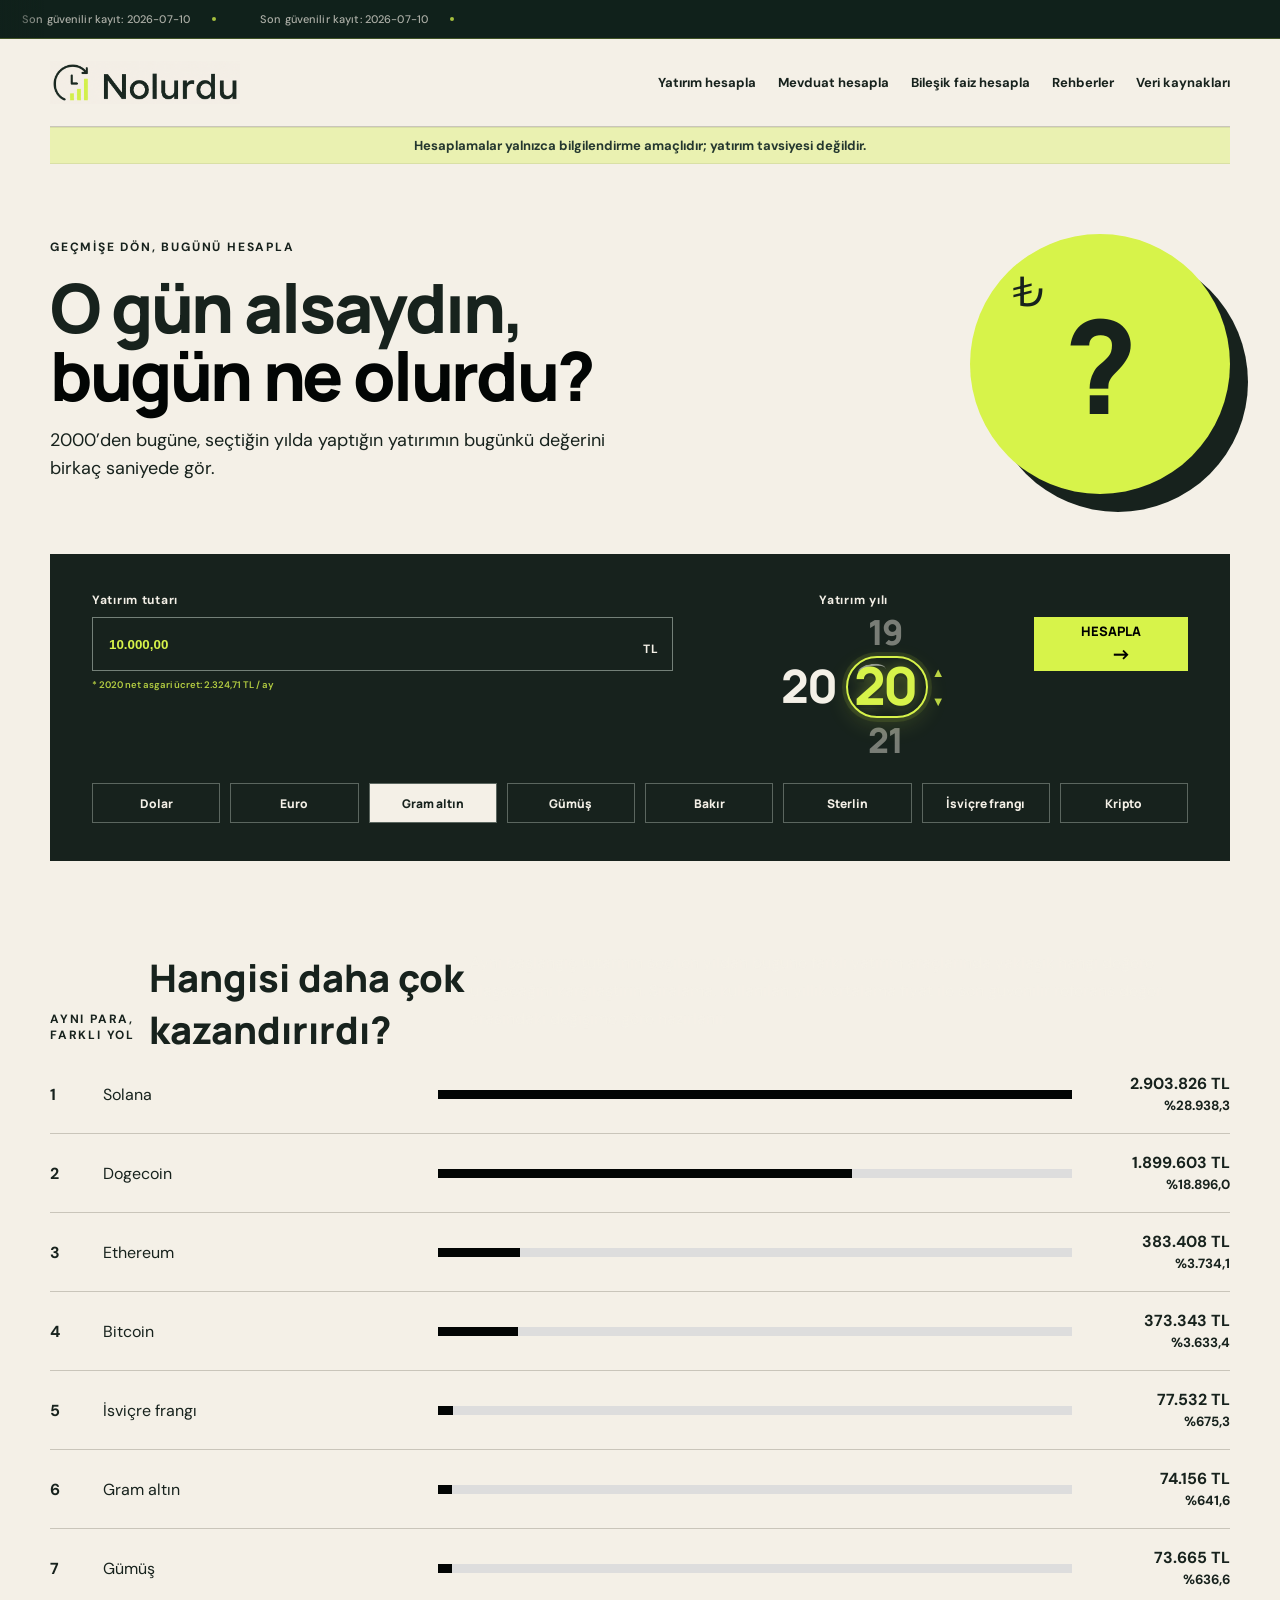
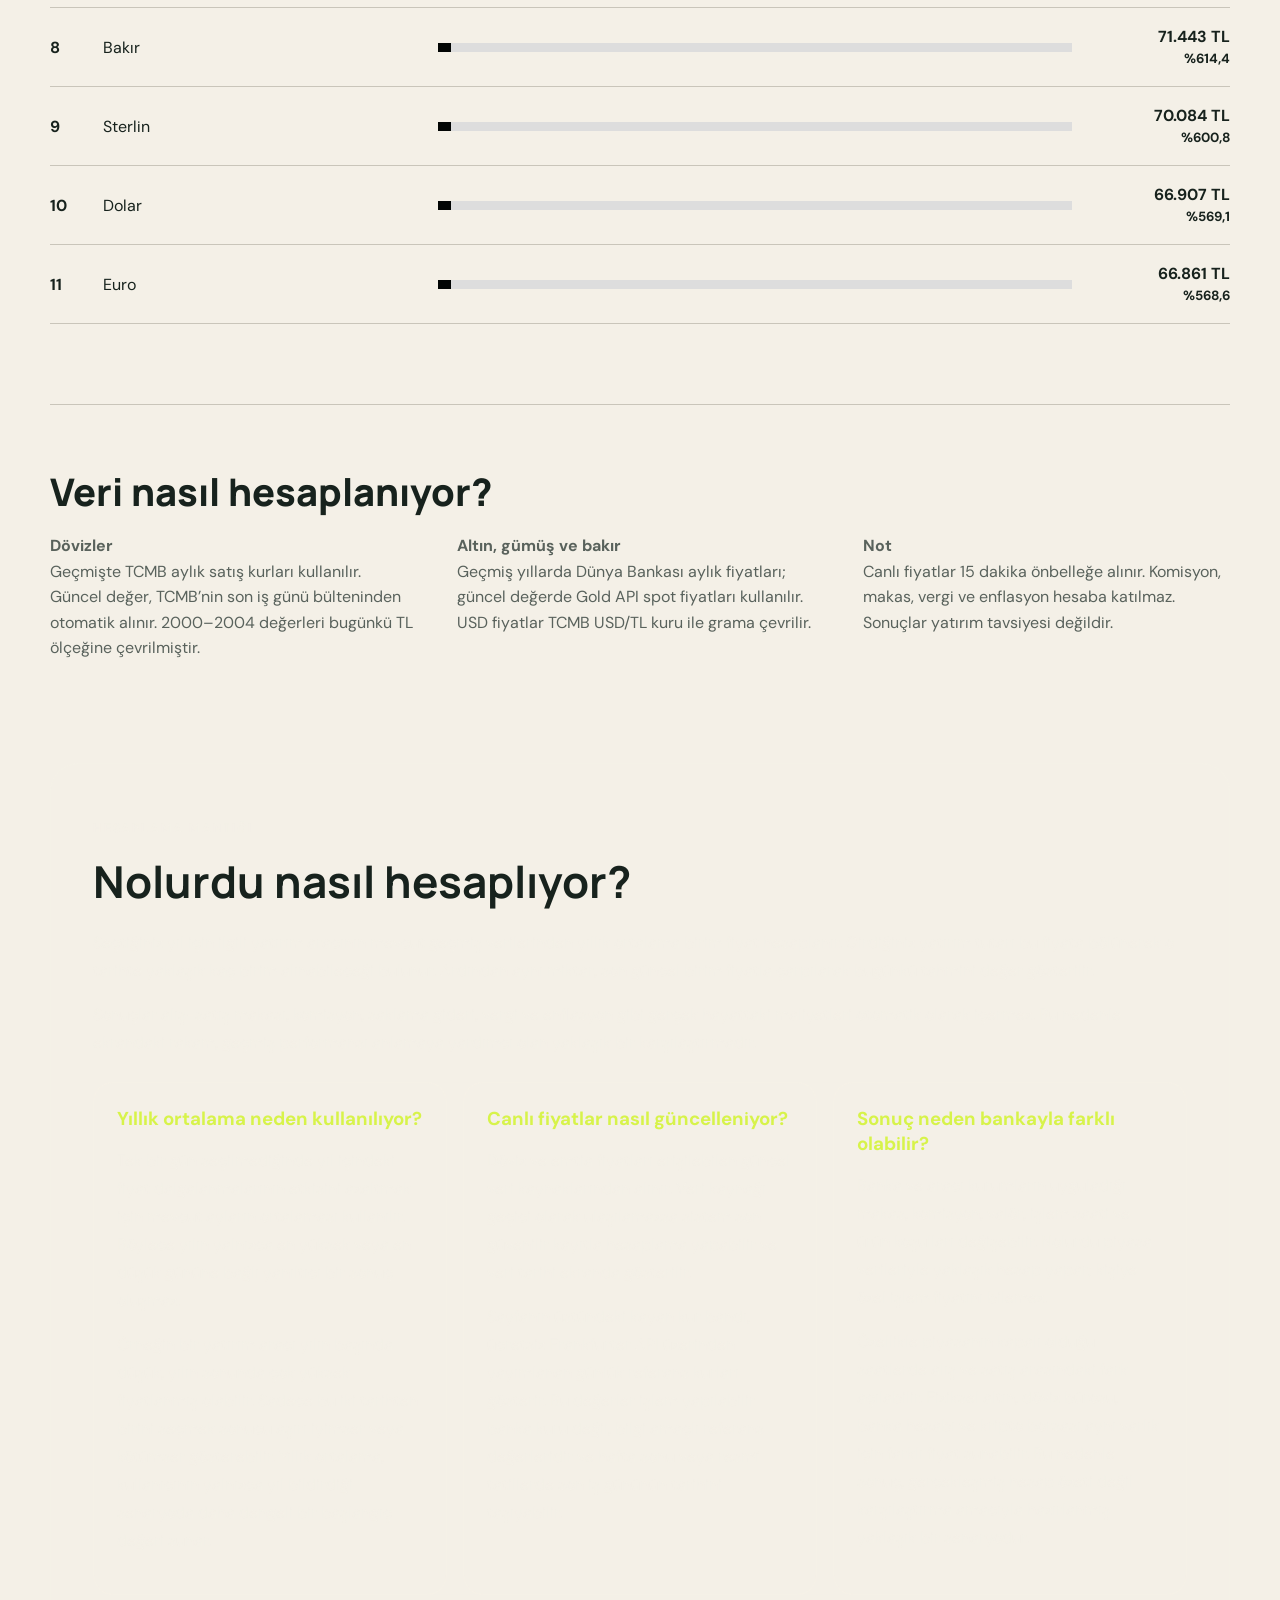
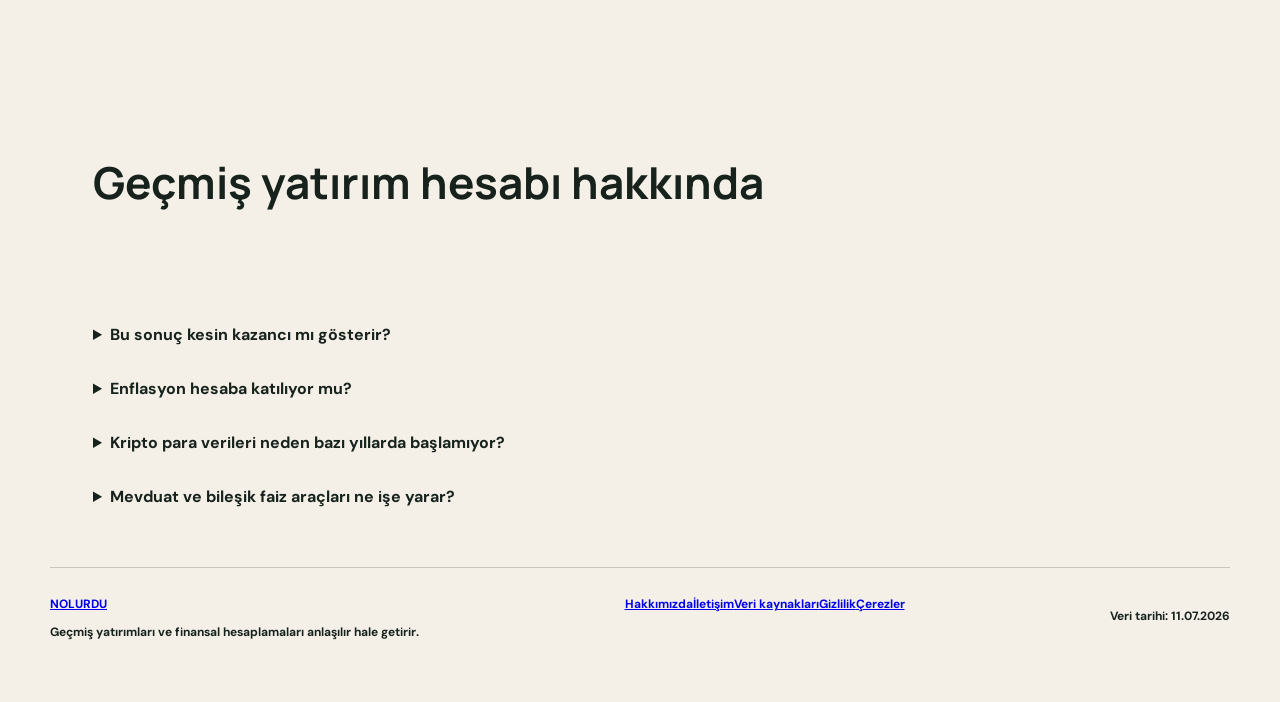
==== commit eb0cee33: "Add files via upload" ====
--- a/index.html
+++ b/index.html
@@ -13,11 +13,11 @@
 <link href="layout-fix.css" rel="stylesheet"/>
 <meta content="Geçmişte altın, dolar, euro, Bitcoin, gümüş veya diğer yatırım araçlarına yatırdığınız paranın bugün ne kadar olacağını Nolurdu ile hesaplayın." name="description"/><meta content="index, follow, max-image-preview:large, max-snippet:-1, max-video-preview:-1" name="robots"/><link href="/nolurdu-logo.png" rel="icon" type="image/png"/><link href="https://nolurdu.com/" rel="canonical"/><meta content="website" property="og:type"/><meta content="tr_TR" property="og:locale"/><meta content="Nolurdu" property="og:site_name"/><meta content="Geçmiş Yatırım Hesaplama: Altın, Dolar, Bitcoin | Nolurdu" property="og:title"/><meta content="Geçmişte altın, dolar, euro, Bitcoin, gümüş veya diğer yatırım araçlarına yatırdığınız paranın bugün ne kadar olacağını Nolurdu ile hesaplayın." property="og:description"/><meta content="https://nolurdu.com/" property="og:url"/><meta content="summary" name="twitter:card"/><meta content="Geçmiş Yatırım Hesaplama: Altın, Dolar, Bitcoin | Nolurdu" name="twitter:title"/><meta content="Geçmişte altın, dolar, euro, Bitcoin, gümüş veya diğer yatırım araçlarına yatırdığınız paranın bugün ne kadar olacağını Nolurdu ile hesaplayın." name="twitter:description"/><meta content="ca-pub-4356889649027410" name="google-adsense-account"/><script async="" crossorigin="anonymous" src="https://pagead2.googlesyndication.com/pagead/js/adsbygoogle.js?client=ca-pub-4356889649027410"></script><script type="application/ld+json">{"@context": "https://schema.org", "@graph": [{"@type": "WebSite", "@id": "https://nolurdu.com/#website", "url": "https://nolurdu.com/", "name": "Nolurdu", "alternateName": ["Nolurdu.com", "N'olurdu"], "inLanguage": "tr-TR"}, {"@type": "Organization", "@id": "https://nolurdu.com/#organization", "name": "Nolurdu", "url": "https://nolurdu.com/", "logo": {"@type": "ImageObject", "url": "https://nolurdu.com/nolurdu-logo.png"}}]}</script><link href="/ticker.css" rel="stylesheet"/></head>
 <body>
-<div class="rate-ticker" data-rate-ticker aria-label="Güncel referans döviz kurları">
-  <div class="rate-ticker-track">
-    <div class="rate-ticker-items"><span class="rate-ticker-status">Güncel referans kurlar yükleniyor…</span></div>
-    <div class="rate-ticker-items" aria-hidden="true"></div>
-  </div>
+<div aria-label="Güncel referans döviz kurları" class="rate-ticker" data-rate-ticker="">
+<div class="rate-ticker-track">
+<div class="rate-ticker-items"><span class="rate-ticker-status">Güncel referans kurlar yükleniyor…</span></div>
+<div aria-hidden="true" class="rate-ticker-items"></div>
+</div>
 </div>
 <header class="site-header">
 <a aria-label="Nolurdu ana sayfa" class="brand-logo" href="/"><img alt="Nolurdu" src="/nolurdu-logo.png"/></a>
@@ -52,7 +52,7 @@
 <div class="bar"><span id="bar"></span></div>
 <div class="details"><div><small>ALINAN MİKTAR</small><b id="quantity"></b></div><div><small>O GÜNKÜ BİRİM FİYAT</small><b id="startPrice"></b></div><div><small>SON BİRİM FİYAT</small><b id="endPrice"></b></div></div>
 </section>
-<section class="compare"><div><p class="eyebrow">AYNI PARA, FARKLI YOL</p><h2>Hangisi daha çok kazandırırdı?</h2></div><div id="ranking"></div></section>
+<section class="compare"><div><p class="eyebrow">AYNI PARA, FARKLI YOL</p><h2>Hangisi daha çok kazandırırdı?</h2><p class="section-intro">Aynı başlangıç tutarının seçilen yıldan bugüne farklı yatırım araçlarında yaklaşık hangi değere ulaşacağını karşılaştırın. Sıralama, kullanılan yıllık ortalama fiyat ile son güvenilir referans değer arasındaki değişime göre hazırlanır.</p></div><div id="ranking"></div></section>
 <section class="sources" id="kaynaklar"><h2>Veri nasıl hesaplanıyor?</h2><div><p><b>Dövizler</b><br/>Geçmişte TCMB aylık satış kurları kullanılır. Güncel değer, TCMB’nin son iş günü bülteninden otomatik alınır. 2000–2004 değerleri bugünkü TL ölçeğine çevrilmiştir.</p><p><b>Altın, gümüş ve bakır</b><br/>Geçmiş yıllarda Dünya Bankası aylık fiyatları; güncel değerde Gold API spot fiyatları kullanılır. USD fiyatlar TCMB USD/TL kuru ile grama çevrilir.</p><p><b>Not</b><br/>Canlı fiyatlar 15 dakika önbelleğe alınır. Komisyon, makas, vergi ve enflasyon hesaba katılmaz. Sonuçlar yatırım tavsiyesi değildir.</p></div></section>
 <section class="home-content-section" id="nasil-calisir">
 <p class="eyebrow">HESAPLAMA MANTIĞI</p>
@@ -76,5 +76,5 @@
 </main>
 <footer class="site-footer home-footer"><div><a class="footer-brand" href="/">NOLURDU</a><p>Geçmiş yatırımları ve finansal hesaplamaları anlaşılır hale getirir.</p></div><div class="footer-links"><a href="/hakkimizda.html">Hakkımızda</a><a href="/iletisim.html">İletişim</a><a href="/veri-kaynaklari.html">Veri kaynakları</a><a href="/gizlilik-politikasi.html">Gizlilik</a><a href="/cerez-politikasi.html">Çerezler</a></div><p class="footer-note">Veri tarihi: <b id="dataDate"></b></p></footer>
 <script src="data.js"></script><script src="crypto-data.js"></script><script src="app.js"></script>
-<script src="/ticker.js" defer></script></body>
+<script defer="" src="/ticker.js"></script></body>
 </html>
--- a/ticker.css
+++ b/ticker.css
@@ -25,7 +25,7 @@
 .rate-ticker-track{
   display:flex;
   width:max-content;
-  animation:rateTickerMove 30s linear infinite;
+  animation:rateTickerMove 72s linear infinite;
   will-change:transform;
 }
 .rate-ticker:hover .rate-ticker-track{animation-play-state:paused}
@@ -63,7 +63,7 @@
   .rate-ticker{min-height:34px}
   .rate-ticker-item{min-height:34px;padding:0 15px;font-size:12px}
   .rate-ticker-item::after{margin-left:8px}
-  .rate-ticker-track{animation-duration:24s}
+  .rate-ticker-track{animation-duration:58s}
 }
 @media(prefers-reduced-motion:reduce){
   .rate-ticker-track{animation:none;overflow-x:auto;max-width:100vw}
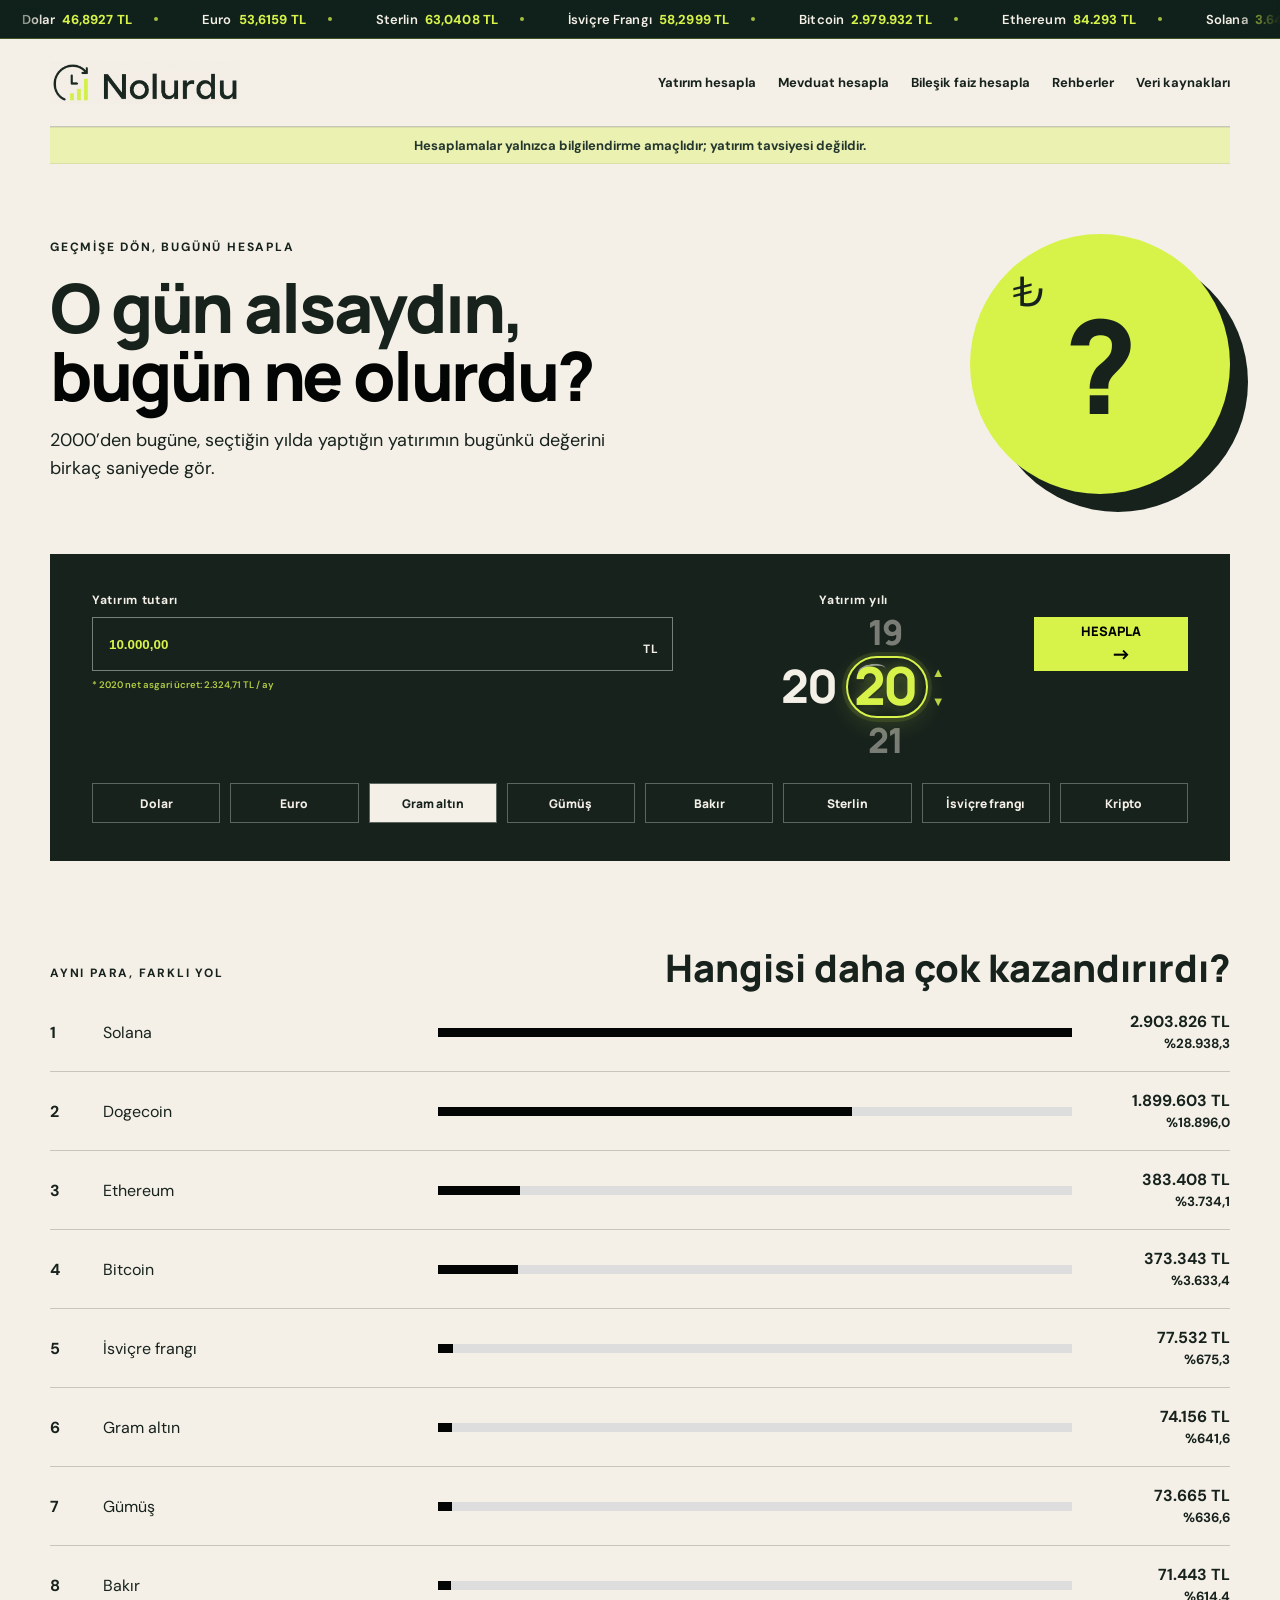
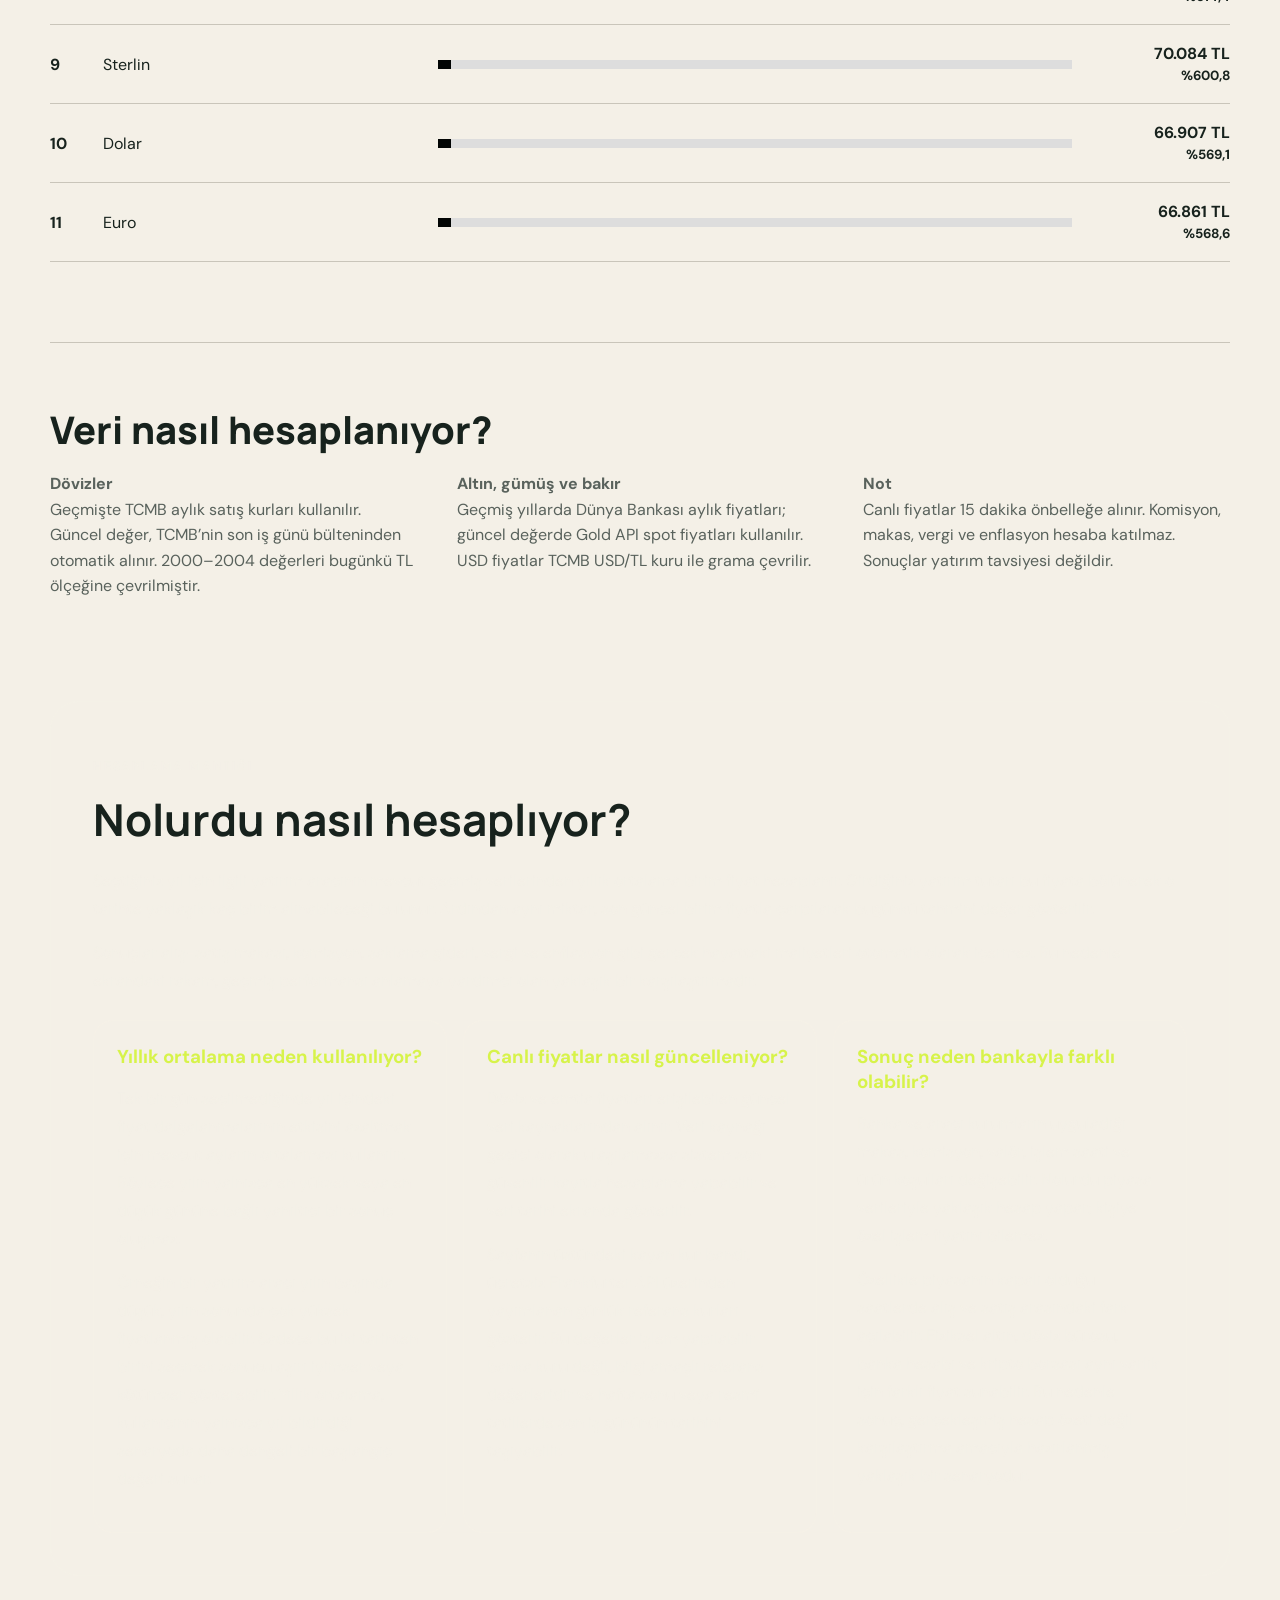
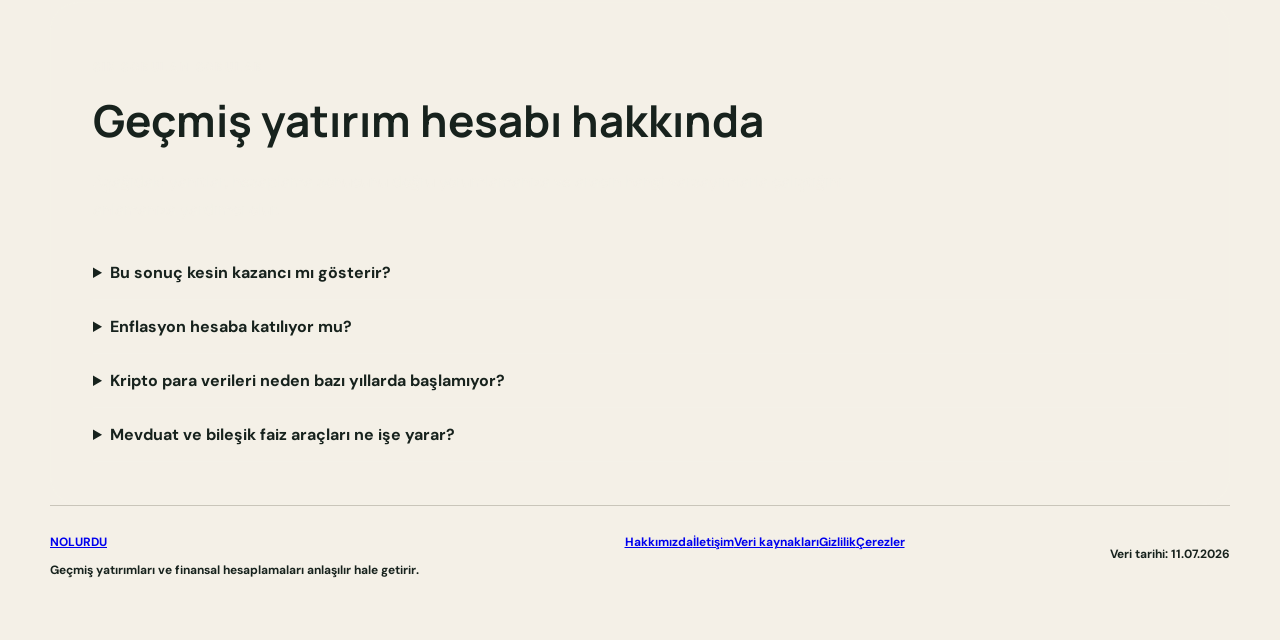
==== commit 34187c52: "Add files via upload" ====
--- a/index.html
+++ b/index.html
@@ -13,11 +13,11 @@
 <link href="layout-fix.css" rel="stylesheet"/>
 <meta content="Geçmişte altın, dolar, euro, Bitcoin, gümüş veya diğer yatırım araçlarına yatırdığınız paranın bugün ne kadar olacağını Nolurdu ile hesaplayın." name="description"/><meta content="index, follow, max-image-preview:large, max-snippet:-1, max-video-preview:-1" name="robots"/><link href="/nolurdu-logo.png" rel="icon" type="image/png"/><link href="https://nolurdu.com/" rel="canonical"/><meta content="website" property="og:type"/><meta content="tr_TR" property="og:locale"/><meta content="Nolurdu" property="og:site_name"/><meta content="Geçmiş Yatırım Hesaplama: Altın, Dolar, Bitcoin | Nolurdu" property="og:title"/><meta content="Geçmişte altın, dolar, euro, Bitcoin, gümüş veya diğer yatırım araçlarına yatırdığınız paranın bugün ne kadar olacağını Nolurdu ile hesaplayın." property="og:description"/><meta content="https://nolurdu.com/" property="og:url"/><meta content="summary" name="twitter:card"/><meta content="Geçmiş Yatırım Hesaplama: Altın, Dolar, Bitcoin | Nolurdu" name="twitter:title"/><meta content="Geçmişte altın, dolar, euro, Bitcoin, gümüş veya diğer yatırım araçlarına yatırdığınız paranın bugün ne kadar olacağını Nolurdu ile hesaplayın." name="twitter:description"/><meta content="ca-pub-4356889649027410" name="google-adsense-account"/><script async="" crossorigin="anonymous" src="https://pagead2.googlesyndication.com/pagead/js/adsbygoogle.js?client=ca-pub-4356889649027410"></script><script type="application/ld+json">{"@context": "https://schema.org", "@graph": [{"@type": "WebSite", "@id": "https://nolurdu.com/#website", "url": "https://nolurdu.com/", "name": "Nolurdu", "alternateName": ["Nolurdu.com", "N'olurdu"], "inLanguage": "tr-TR"}, {"@type": "Organization", "@id": "https://nolurdu.com/#organization", "name": "Nolurdu", "url": "https://nolurdu.com/", "logo": {"@type": "ImageObject", "url": "https://nolurdu.com/nolurdu-logo.png"}}]}</script><link href="/ticker.css" rel="stylesheet"/></head>
 <body>
-<div aria-label="Güncel referans döviz kurları" class="rate-ticker" data-rate-ticker="">
-<div class="rate-ticker-track">
-<div class="rate-ticker-items"><span class="rate-ticker-status">Güncel referans kurlar yükleniyor…</span></div>
-<div aria-hidden="true" class="rate-ticker-items"></div>
-</div>
+<div class="rate-ticker" data-rate-ticker aria-label="Güncel referans döviz kurları">
+  <div class="rate-ticker-track">
+    <div class="rate-ticker-items"><span class="rate-ticker-status">Güncel referans kurlar yükleniyor…</span></div>
+    <div class="rate-ticker-items" aria-hidden="true"></div>
+  </div>
 </div>
 <header class="site-header">
 <a aria-label="Nolurdu ana sayfa" class="brand-logo" href="/"><img alt="Nolurdu" src="/nolurdu-logo.png"/></a>
@@ -52,7 +52,7 @@
 <div class="bar"><span id="bar"></span></div>
 <div class="details"><div><small>ALINAN MİKTAR</small><b id="quantity"></b></div><div><small>O GÜNKÜ BİRİM FİYAT</small><b id="startPrice"></b></div><div><small>SON BİRİM FİYAT</small><b id="endPrice"></b></div></div>
 </section>
-<section class="compare"><div><p class="eyebrow">AYNI PARA, FARKLI YOL</p><h2>Hangisi daha çok kazandırırdı?</h2><p class="section-intro">Aynı başlangıç tutarının seçilen yıldan bugüne farklı yatırım araçlarında yaklaşık hangi değere ulaşacağını karşılaştırın. Sıralama, kullanılan yıllık ortalama fiyat ile son güvenilir referans değer arasındaki değişime göre hazırlanır.</p></div><div id="ranking"></div></section>
+<section class="compare"><div><p class="eyebrow">AYNI PARA, FARKLI YOL</p><h2>Hangisi daha çok kazandırırdı?</h2></div><div id="ranking"></div></section>
 <section class="sources" id="kaynaklar"><h2>Veri nasıl hesaplanıyor?</h2><div><p><b>Dövizler</b><br/>Geçmişte TCMB aylık satış kurları kullanılır. Güncel değer, TCMB’nin son iş günü bülteninden otomatik alınır. 2000–2004 değerleri bugünkü TL ölçeğine çevrilmiştir.</p><p><b>Altın, gümüş ve bakır</b><br/>Geçmiş yıllarda Dünya Bankası aylık fiyatları; güncel değerde Gold API spot fiyatları kullanılır. USD fiyatlar TCMB USD/TL kuru ile grama çevrilir.</p><p><b>Not</b><br/>Canlı fiyatlar 15 dakika önbelleğe alınır. Komisyon, makas, vergi ve enflasyon hesaba katılmaz. Sonuçlar yatırım tavsiyesi değildir.</p></div></section>
 <section class="home-content-section" id="nasil-calisir">
 <p class="eyebrow">HESAPLAMA MANTIĞI</p>
@@ -76,5 +76,5 @@
 </main>
 <footer class="site-footer home-footer"><div><a class="footer-brand" href="/">NOLURDU</a><p>Geçmiş yatırımları ve finansal hesaplamaları anlaşılır hale getirir.</p></div><div class="footer-links"><a href="/hakkimizda.html">Hakkımızda</a><a href="/iletisim.html">İletişim</a><a href="/veri-kaynaklari.html">Veri kaynakları</a><a href="/gizlilik-politikasi.html">Gizlilik</a><a href="/cerez-politikasi.html">Çerezler</a></div><p class="footer-note">Veri tarihi: <b id="dataDate"></b></p></footer>
 <script src="data.js"></script><script src="crypto-data.js"></script><script src="app.js"></script>
-<script defer="" src="/ticker.js"></script></body>
+<script src="/ticker.js" defer></script></body>
 </html>
